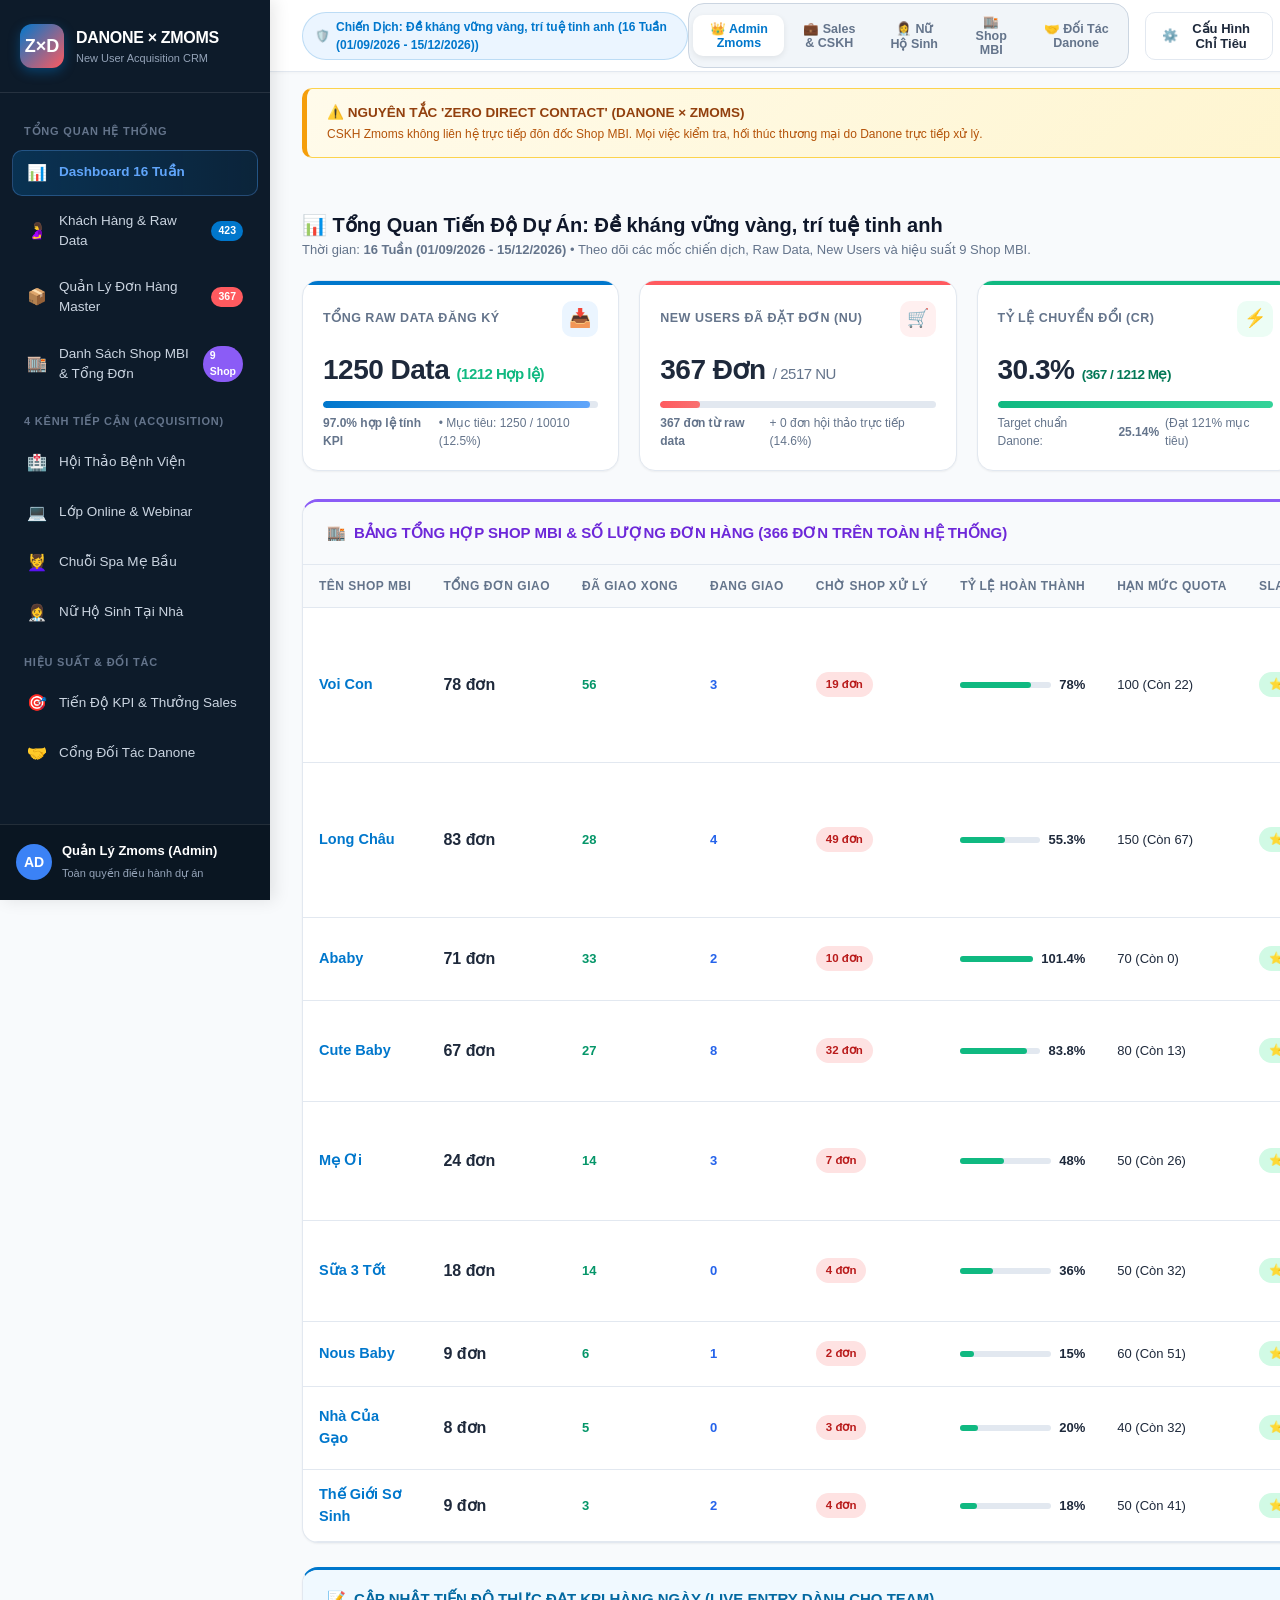
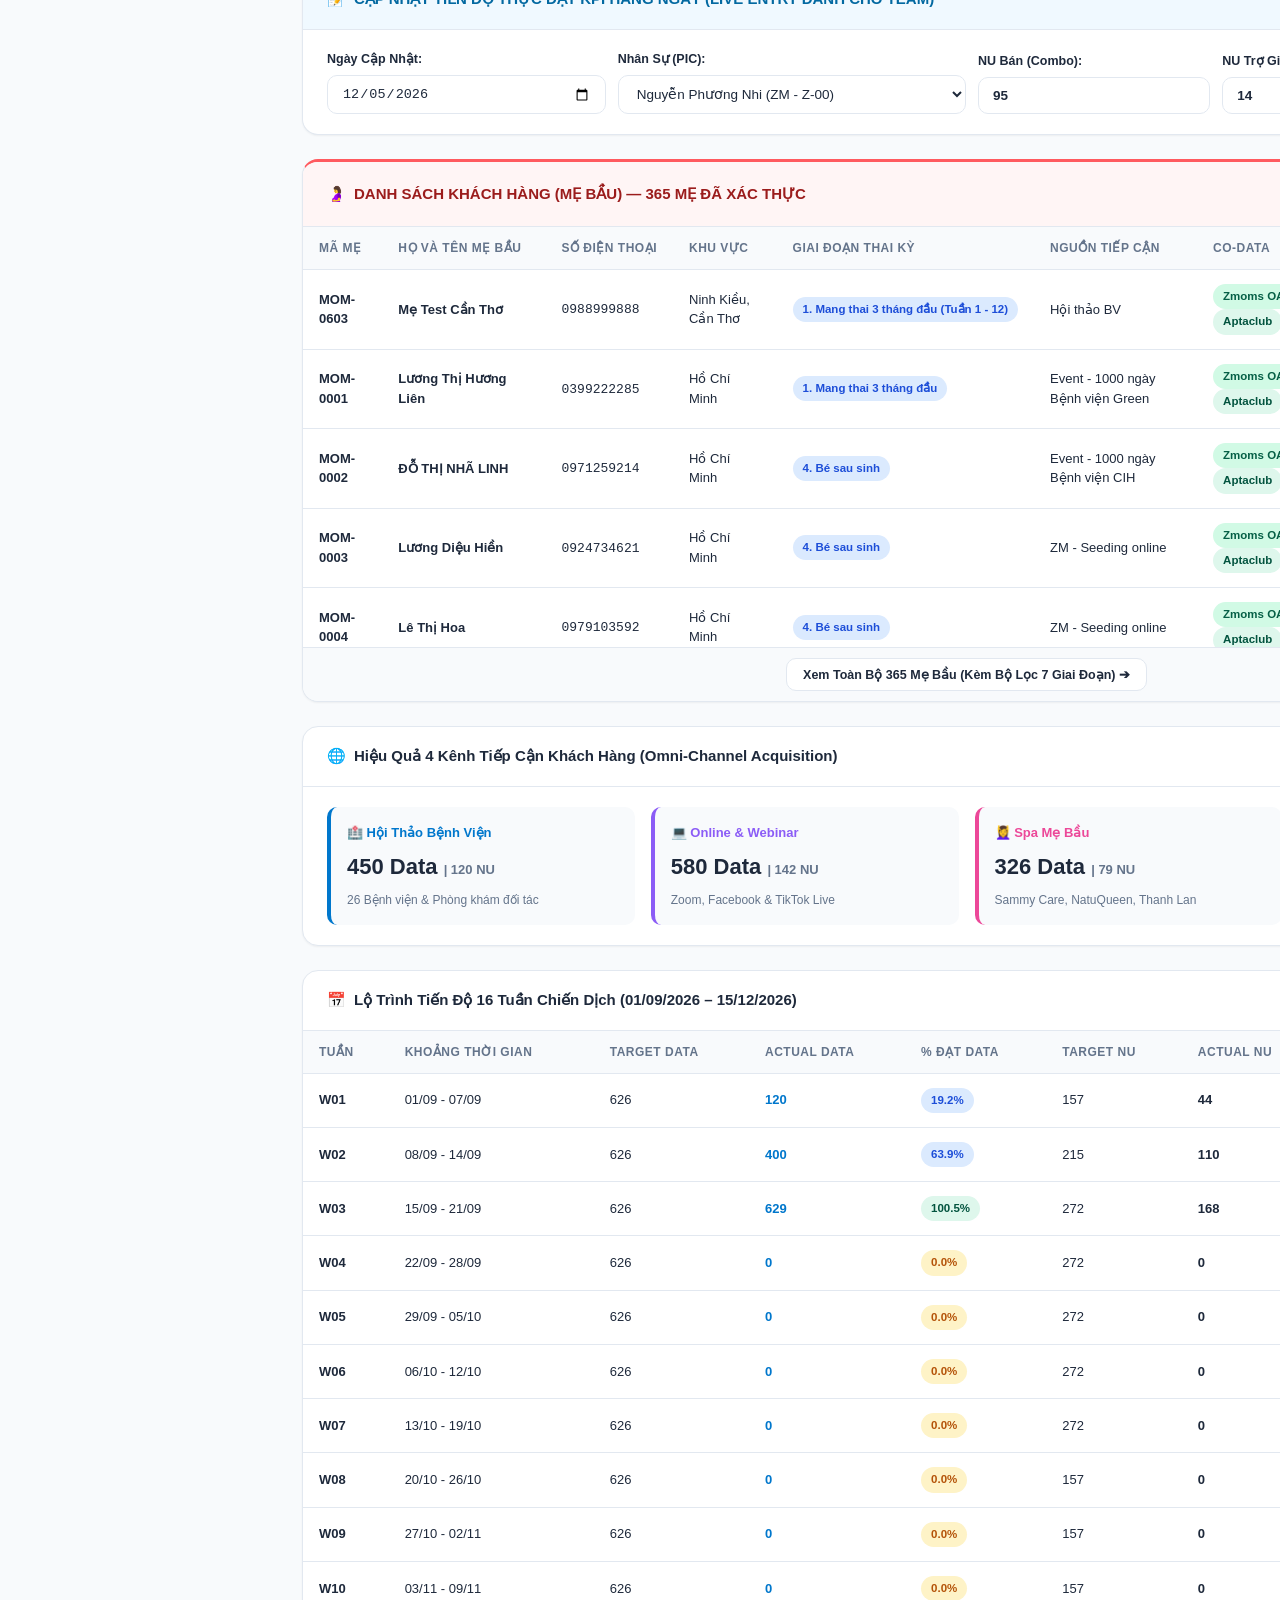
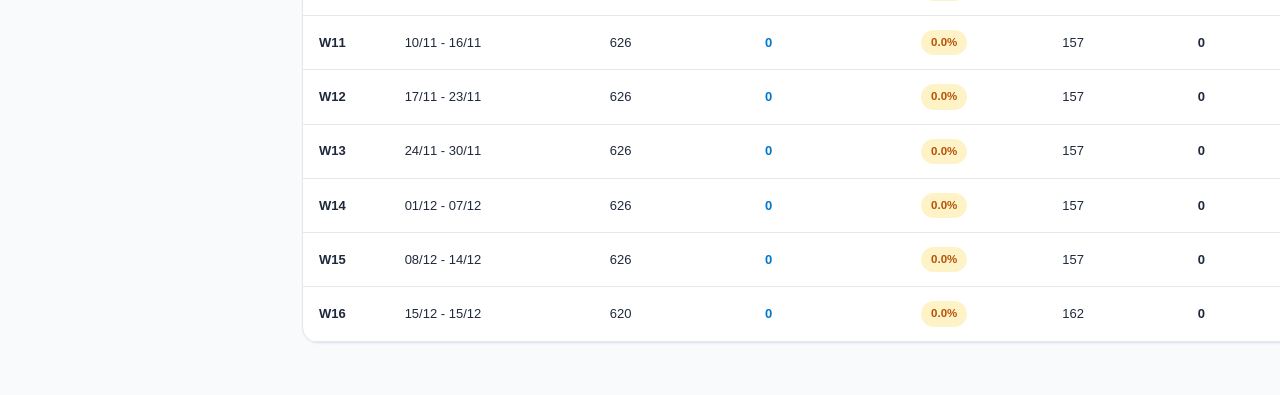
==== zmoms-danone-crm-main/app/index.html @ 22deef9a "update" ====
<!DOCTYPE html>
<html lang="vi">
<head>
  <meta charset="UTF-8">
  <meta name="viewport" content="width=device-width, initial-scale=1.0">
  <title>Danone Aptamil × Zmoms — Omni-Channel CRM System</title>
  <link rel="stylesheet" href="style.css">
</head>
<body>
  <div class="app-container">
    <!-- SIDEBAR -->
    <aside class="sidebar">
      <div class="brand-section">
        <div class="brand-logo-badge">Z×D</div>
        <div class="brand-info">
          <h1>DANONE × ZMOMS</h1>
          <span>New User Acquisition CRM</span>
        </div>
      </div>

      <nav class="nav-menu">
        <div class="nav-category">TỔNG QUAN HỆ THỐNG</div>
        <a class="nav-item active" data-tab="dashboard">
          <span class="icon">📊</span>
          <span>Dashboard 16 Tuần</span>
        </a>
        <a class="nav-item" data-tab="customers">
          <span class="icon">🤰</span>
          <span>Khách Hàng & Raw Data</span>
          <span class="nav-badge" id="customerCountBadge" style="background: #0077CC;">423</span>
        </a>
        <a class="nav-item" data-tab="orders">
          <span class="icon">📦</span>
          <span>Quản Lý Đơn Hàng Master</span>
          <span class="nav-badge" id="orderCountBadge" style="background: #FF5A5F;">366</span>
        </a>
        <a class="nav-item" data-tab="shops">
          <span class="icon">🏬</span>
          <span>Danh Sách Shop MBI & Tổng Đơn</span>
          <span class="nav-badge" id="shopCountBadge" style="background: #8B5CF6;">9 Shop</span>
        </a>

        <div class="nav-category">4 KÊNH TIẾP CẬN (ACQUISITION)</div>
        <a class="nav-item" data-tab="hospitals">
          <span class="icon">🏥</span>
          <span>Hội Thảo Bệnh Viện</span>
        </a>
        <a class="nav-item" data-tab="webinars">
          <span class="icon">💻</span>
          <span>Lớp Online & Webinar</span>
        </a>
        <a class="nav-item" data-tab="spas">
          <span class="icon">💆‍♀️</span>
          <span>Chuỗi Spa Mẹ Bầu</span>
        </a>
        <a class="nav-item" data-tab="midwives">
          <span class="icon">👩‍⚕️</span>
          <span>Nữ Hộ Sinh Tại Nhà</span>
        </a>

        <div class="nav-category">HIỆU SUẤT & ĐỐI TÁC</div>
        <a class="nav-item" data-tab="kpi">
          <span class="icon">🎯</span>
          <span>Tiến Độ KPI & Thưởng Sales</span>
        </a>
        <a class="nav-item" data-tab="danone-portal">
          <span class="icon">🤝</span>
          <span>Cổng Đối Tác Danone</span>
        </a>
      </nav>

      <div class="sidebar-footer">
        <div class="user-profile">
          <div class="user-avatar" id="currentRoleAvatar">AD</div>
          <div class="user-details">
            <h4 id="currentRoleName">Quản Lý Zmoms (Admin)</h4>
            <span id="currentRoleDesc">Toàn quyền điều hành dự án</span>
          </div>
        </div>
      </div>
    </aside>

    <!-- MAIN AREA -->
    <div class="main-wrapper">
      <!-- TOPBAR -->
      <header class="topbar">
        <div class="topbar-left">
          <div class="campaign-tag">
            <span>🛡️</span>
            <span id="topbarCampaignTitle">Chiến Dịch: Đề kháng vững vàng, trí tuệ tinh anh (01/09/2026 - 15/12/2026)</span>
          </div>
        </div>

        <div class="topbar-right">
          <!-- Role Switcher -->
          <div class="role-switcher-container">
            <button class="role-btn active" data-role="admin">👑 Admin Zmoms</button>
            <button class="role-btn" data-role="sales">💼 Sales & CSKH</button>
            <button class="role-btn" data-role="midwife">👩‍⚕️ Nữ Hộ Sinh</button>
            <button class="role-btn" data-role="shop">🏬 Shop MBI</button>
            <button class="role-btn" data-role="danone">🤝 Đối Tác Danone</button>
          </div>

          <button class="btn-secondary" id="btnOpenTargetSettings" title="Thay đổi chỉ tiêu & thông số Dashboard">
            <span>⚙️</span> Cấu Hình Chỉ Tiêu
          </button>
          <button class="btn-secondary" id="btnOpenLiveKpiModal" style="color: #0077CC; border-color: #93C5FD;" title="Cập nhật thực đạt KPI giống Render">
            <span>📝</span> Cập Nhật KPI
          </button>
          <button class="btn-secondary" id="btnExportCSV">
            <span>📥</span> Xuất Excel
          </button>
          <button class="btn-primary" id="btnOpenNewOrder">
            <span>➕</span> Lên Đơn Mới
          </button>
        </div>
      </header>

      <!-- ZERO DIRECT CONTACT REMINDER -->
      <div style="padding: 16px 32px 0;">
        <div class="zero-contact-banner">
          <div class="zero-contact-text">
            <h4>⚠️ NGUYÊN TẮC 'ZERO DIRECT CONTACT' (DANONE × ZMOMS)</h4>
            <p>CSKH Zmoms không liên hệ trực tiếp đôn đốc Shop MBI. Mọi việc kiểm tra, hối thúc thương mại do Danone trực tiếp xử lý.</p>
          </div>
          <span class="status-pill status-waiting" id="slaAlertPill">⚡ SLA: Hệ thống cảnh báo tự động</span>
        </div>
      </div>

      <!-- MAIN PAGE CONTENT -->
      <main class="page-content" id="mainContent">
        <!-- Rendered dynamically by JavaScript -->
      </main>
    </div>
  </div>

  <!-- MODAL: CẤU HÌNH THÔNG SỐ & MỤC TIÊU DASHBOARD (NEW!) -->
  <div class="modal-overlay" id="targetSettingsModal">
    <div class="modal-dialog" style="max-width: 720px; max-height: 90vh; overflow-y: auto;">
      <div class="modal-header">
        <div>
          <h3 style="font-size: 17px; color: #1E293B;">⚙️ Hiệu Chỉnh Thông Số & Mục Tiêu Dashboard</h3>
          <p style="font-size: 12px; color: #64748B; margin: 2px 0 0;">Tự do tùy chỉnh mục tiêu chiến dịch, chỉ số thực đạt và hạn mức Quota của 9 Shop MBI</p>
        </div>
        <button class="modal-close" id="btnCloseTargetModal">&times;</button>
      </div>
      <div class="modal-body" style="padding-top: 10px;">
        <!-- Nav Subtabs inside Modal -->
        <div class="view-subtabs-container" style="margin-bottom: 18px; border-bottom: 2px solid #E2E8F0;">
          <button type="button" class="view-subtab-btn active setting-tab-btn" data-target="settingTabGoals">
            <span>🎯</span> 1. Mục Tiêu Chiến Dịch
          </button>
          <button type="button" class="view-subtab-btn setting-tab-btn" data-target="settingTabActuals">
            <span>📊</span> 2. Số Liệu Thực Tế
          </button>
          <button type="button" class="view-subtab-btn setting-tab-btn" data-target="settingTabShops">
            <span>🏬</span> 3. Quota 9 Shop MBI
          </button>
        </div>

        <form id="targetSettingsForm">
          <!-- TAB 1: MỤC TIÊU CHIẾN DỊCH -->
          <div id="settingTabGoals" class="setting-tab-content">
            <div class="form-group">
              <label class="form-label">Tên Chiến Dịch / Dự Án *</label>
              <input type="text" class="form-control" id="settingProjectName" placeholder="Đề kháng vững vàng, trí tuệ tinh anh" required>
            </div>
            <div class="form-group">
              <label class="form-label">Thời Gian Triển Khai Chiến Dịch *</label>
              <input type="text" class="form-control" id="settingDuration" placeholder="16 Tuần (01/09/2026 - 15/12/2026)" required>
            </div>
            <div class="form-row">
              <div class="form-group">
                <label class="form-label">🎯 Mục Tiêu Raw Data Xác Thực (Target Data) *</label>
                <input type="number" class="form-control" id="settingTargetData" required min="100" placeholder="10010">
                <small style="color: #64748B; font-size: 11.5px;">Mặc định: 10,010 mẹ đăng ký</small>
              </div>
              <div class="form-group">
                <label class="form-label">🛒 Mục Tiêu New Users Mua Hàng (Target NU) *</label>
                <input type="number" class="form-control" id="settingTargetNu" required min="10" placeholder="2517">
                <small style="color: #64748B; font-size: 11.5px;">Mặc định: 2,517 mẹ mua gói Aptamil</small>
              </div>
            </div>
            <div class="form-row">
              <div class="form-group">
                <label class="form-label">⚡ Tỷ Lệ Chuyển Đổi Mục Tiêu Chuẩn (Target CR %) *</label>
                <input type="number" step="0.01" class="form-control" id="settingTargetCr" required placeholder="25.14">
                <small style="color: #64748B; font-size: 11.5px;">Mặc định chuẩn Danone: 25.14%</small>
              </div>
              <div class="form-group">
                <label class="form-label">🏥 Chỉ Tiêu Bệnh Viện Hợp Tác</label>
                <input type="number" class="form-control" id="settingTotalHospitals" placeholder="26">
                <small style="color: #64748B; font-size: 11.5px;">Mục tiêu kết nối 26 bệnh viện</small>
              </div>
            </div>
          </div>

          <!-- TAB 2: SỐ LIỆU THỰC TẾ & ĐIỀU CHỈNH -->
          <div id="settingTabActuals" class="setting-tab-content" style="display: none;">
            <div style="background: #EFF6FF; border: 1px solid #BFDBFE; border-radius: 8px; padding: 12px; margin-bottom: 16px; font-size: 12.5px; color: #1E40AF;">
              💡 <strong>Chế Độ Tính Toán:</strong> Bạn có thể để hệ thống tự động đếm trực tiếp từ Database (423 raw leads, 367 đơn hàng) hoặc nhập số ghi đè để mô phỏng kịch bản.
            </div>
            <div class="form-group">
              <label class="form-label">Chế Độ Hiển Thị Số Thực Đạt:</label>
              <div style="display: flex; gap: 20px;">
                <label style="display: flex; align-items: center; gap: 6px; font-size: 13px; cursor: pointer;">
                  <input type="radio" name="settingCalcMode" value="auto" checked id="calcModeAuto"> 
                  <span><strong>Tự động đếm theo Database</strong> (Khuyên dùng)</span>
                </label>
                <label style="display: flex; align-items: center; gap: 6px; font-size: 13px; cursor: pointer;">
                  <input type="radio" name="settingCalcMode" value="manual" id="calcModeManual"> 
                  <span><strong>Tự nhập số ghi đè (Override)</strong></span>
                </label>
              </div>
            </div>

            <div class="form-row">
              <div class="form-group">
                <label class="form-label">Tổng Raw Data Đăng Ký:</label>
                <input type="number" class="form-control" id="settingTotalRawData" placeholder="423">
              </div>
              <div class="form-group">
                <label class="form-label">Số Data Hợp Lệ Tính KPI:</label>
                <input type="number" class="form-control" id="settingValidRawData" placeholder="409">
              </div>
            </div>

            <div class="form-row">
              <div class="form-group">
                <label class="form-label">Số Mẹ Đã Đặt Đơn Từ Raw Data:</label>
                <input type="number" class="form-control" id="settingConvertedRawData" placeholder="185">
              </div>
              <div class="form-group">
                <label class="form-label">Số Bệnh Viện Đã Phê Duyệt:</label>
                <input type="number" class="form-control" id="settingApprovedHospitals" placeholder="11">
              </div>
            </div>
          </div>

          <!-- TAB 3: PHÂN BỔ QUOTA 9 SHOP MBI -->
          <div id="settingTabShops" class="setting-tab-content" style="display: none;">
            <p style="font-size: 12.5px; color: #64748B; margin-bottom: 12px;">
              Hiệu chỉnh hạn mức Quota giao hàng cam kết cho 9 Shop MBI đối tác theo từng khu vực:
            </p>
            <div class="table-responsive" style="max-height: 280px;">
              <table class="crm-table">
                <thead>
                  <tr>
                    <th>Tên Shop MBI</th>
                    <th>Khu Vực</th>
                    <th>Đơn Đã Nhận</th>
                    <th style="width: 140px;">Chỉ Tiêu Quota</th>
                  </tr>
                </thead>
                <tbody id="settingShopQuotasList">
                  <!-- Populated by JS -->
                </tbody>
              </table>
            </div>
          </div>

          <div class="modal-footer" style="padding: 18px 0 0; background: transparent; border-top: 1px solid #E2E8F0; display: flex; justify-content: space-between; align-items: center; margin-top: 16px;">
            <button type="button" class="btn-secondary" id="btnResetDefaultTargets" style="color: #DC2626; border-color: #FECACA;">
              ↺ Khôi Phục Mặc Định Gốc
            </button>
            <div style="display: flex; gap: 10px;">
              <button type="button" class="btn-secondary" id="btnCancelTargetModal">Hủy</button>
              <button type="submit" class="btn-primary">💾 Lưu Toàn Bộ Thông Số</button>
            </div>
          </div>
        </form>
      </div>
    </div>
  </div>

  <!-- MODAL: CẬP NHẬT THỰC ĐẠT KPI CHO SALES (GIỐNG RENDER NHƯNG ĐỒNG BỘ CRM!) -->
  <div class="modal-overlay" id="liveKpiModal">
    <div class="modal-dialog" style="max-width: 580px;">
      <div class="modal-header">
        <h3>📝 Cập Nhật Thực Đạt KPI (Live Entry)</h3>
        <button class="modal-close" id="btnCloseLiveKpiModal">&times;</button>
      </div>
      <div class="modal-body">
        <p style="font-size: 13px; color: var(--text-muted); margin-bottom: 16px;">
          Giao diện cập nhật tiến độ thực đạt hàng ngày của Sales & CSKH (thay thế dashboard Render cũ). Dữ liệu được lưu trữ trực tiếp vào hệ thống chung.
        </p>
        <form id="liveKpiForm">
          <div class="form-row">
            <div class="form-group">
              <label class="form-label">Chọn Ngày Cập Nhật:</label>
              <input type="date" class="form-control" id="kpiEntryDate" required>
            </div>
            <div class="form-group">
              <label class="form-label">Chọn Nhân Sự (PIC):</label>
              <select class="form-control" id="kpiEntryPicSelect" required>
                <!-- Populated by JS -->
              </select>
            </div>
          </div>

          <div class="form-row">
            <div class="form-group">
              <label class="form-label">Thực Đạt NU Bán (Combo):</label>
              <input type="number" class="form-control" id="kpiEntryNuBan" min="0" placeholder="0" required style="font-size: 16px; font-weight: 700;">
            </div>
            <div class="form-group">
              <label class="form-label">Thực Đạt NU Trợ Giá:</label>
              <input type="number" class="form-control" id="kpiEntryNuTroGia" min="0" placeholder="0" required style="font-size: 16px; font-weight: 700;">
            </div>
          </div>

          <div style="background: #EFF6FF; border: 1px solid #BFDBFE; border-radius: 8px; padding: 12px; margin-bottom: 16px; font-size: 12.5px; color: #1E40AF;">
            💡 <strong>Tự Động Tính:</strong> Bạn có thể gõ trực tiếp hoặc bấm nút dưới đây để CRM tự động tổng hợp số lượng đơn hàng thực tế gán cho nhân viên này.
          </div>

          <div class="modal-footer" style="padding: 10px 0 0; background: transparent; border-top: none;">
            <button type="button" class="btn-secondary" id="btnCancelLiveKpiModal">Hủy</button>
            <button type="submit" class="btn-primary">💾 Lưu Tiến Độ & Tính Thưởng</button>
          </div>
        </form>
      </div>
    </div>
  </div>

  <!-- MODAL: TẠO ĐƠN HÀNG MỚI (CHỐNG TRÙNG & TỰ ĐỘNG PHÂN BỔ) -->
  <div class="modal-overlay" id="newOrderModal">
    <div class="modal-dialog">
      <div class="modal-header">
        <h3>⚡ Lên Đơn Hàng Mới & Tự Động Định Tuyến Shop MBI</h3>
        <button class="modal-close" id="btnCloseOrderModal">&times;</button>
      </div>
      <div class="modal-body">
        <form id="newOrderForm">
          <!-- Live Duplicate Check -->
          <div class="form-group">
            <label class="form-label">Số Điện Thoại Mẹ Bầu * (Tự động chống trùng tức thì)</label>
            <input type="tel" class="form-control" id="orderPhone" placeholder="Ví dụ: 0988318495" required autocomplete="off">
            <div class="duplicate-alert" id="duplicateAlertBox"></div>
          </div>

          <div class="form-row">
            <div class="form-group">
              <label class="form-label">Họ và Tên Mẹ *</label>
              <input type="text" class="form-control" id="orderCustomerName" placeholder="Nguyễn Thị Lan" required>
            </div>
            <div class="form-group">
              <label class="form-label">Phễu Khách Hàng</label>
              <select class="form-control" id="orderFunnel">
                <option value="Thành viên Zmoms">Thành viên Zmoms</option>
                <option value="Hội thảo Bệnh viện">Hội thảo Bệnh viện</option>
                <option value="Online Webinar">Online Webinar</option>
                <option value="Nữ hộ sinh tư vấn tại nhà">Nữ hộ sinh tư vấn tại nhà</option>
                <option value="Khách Spa đối tác">Khách Spa đối tác</option>
              </select>
            </div>
          </div>

          <div class="form-group">
            <label class="form-label">Địa Chỉ Nhận Hàng Chi Tiết *</label>
            <input type="text" class="form-control" id="orderAddress" placeholder="Ví dụ: 12A đường Lê Lợi, P. Ninh Kiều, Cần Thơ" required autocomplete="off">
            <small style="color: #64748B; font-size: 11.5px; margin-top: 4px; display: block;">💡 Gợi ý: Hệ thống tự động nhận diện khu vực & định tuyến shop ngay khi bạn nhập địa chỉ!</small>
          </div>

          <div class="form-row">
            <div class="form-group">
              <label class="form-label">Khu Vực Định Tuyến Shop MBI *</label>
              <select class="form-control" id="orderRegion" required>
                <option value="">-- Chọn Khu Vực --</option>
                <option value="can_tho">🌾 Cần Thơ (Thế Giới Sơ Sinh / Nous Baby / Nhà Của Gạo)</option>
                <option value="ho_chi_minh">🏙️ Hồ Chí Minh (Voi Con)</option>
                <option value="ha_noi">🏛️ Hà Nội (Mẹ Ơi / Sữa 3 Tốt)</option>
                <option value="hai_phong">⚓ Hải Phòng (Ababy / Cute Baby)</option>
                <option value="other">🌐 Khu vực khác (Long Châu Toàn Quốc)</option>
              </select>
            </div>
            <div class="form-group">
              <label class="form-label">Quận / Huyện / Chi Tiết</label>
              <input type="text" class="form-control" id="orderDistrict" placeholder="Ví dụ: Ninh Kiều, Cầu Giấy, Quận 1...">
            </div>
          </div>

          <div class="form-group">
            <label class="form-label">Gói Sản Phẩm Combo Danone</label>
            <select class="form-control" id="orderProduct">
              <option value="Sữa Aptamil 380g" data-amount="320000">Sữa Aptamil 380g (320,000đ)</option>
              <option value="Combo Tân Sinh (2 lon 800g + Gối chống trào)" data-amount="1280000">Combo Tân Sinh (2 lon 800g + Gối chống trào) (1,280,000đ)</option>
              <option value="Combo Đề Kháng Vàng (3 lon 800g + Bình giữ nhiệt)" data-amount="1920000">Combo Đề Kháng Vàng (3 lon 800g + Bình giữ nhiệt) (1,920,000đ)</option>
              <option value="Combo Khám Phá Toàn Diện (4 lon + Xe chòi chân)" data-amount="2560000">Combo Khám Phá Toàn Diện (4 lon + Xe chòi chân) (2,560,000đ)</option>
            </select>
          </div>

          <!-- SMART AUTO-DISPATCH CARD -->
          <div class="content-card" style="margin-top: 12px; background: #F8FAFC; border: 1.5px solid #CBD5E1; border-radius: 12px; overflow: hidden;">
            <div class="card-header" style="padding: 12px 16px; background: #EFF6FF; border-bottom: 1px solid #DBEAFE; display: flex; justify-content: space-between; align-items: center;">
              <div class="card-title" style="font-size: 13.5px; font-weight: 700; color: #1E3A8A; display: flex; align-items: center; gap: 8px;">
                <span>🤖</span> Định Tuyến Tự Động Shop MBI (Auto-Routing Engine)
              </div>
              <span id="routingRegionBadge" class="status-pill status-delivered" style="background: #2563EB; color: #fff; font-size: 11px;">Chờ chọn khu vực</span>
            </div>
            <div class="card-body" style="padding: 14px 16px;">
              <div id="routingRuleNote" style="font-size: 12.5px; color: #475569; margin-bottom: 10px; line-height: 1.5;">
                Căn cứ vào địa bàn của Mẹ, hệ thống tự động gán shop MBI tương ứng theo quy định phân bổ.
              </div>

              <!-- Shop Candidate Selector (Hiển thị khi khu vực có nhiều hơn 1 shop) -->
              <div id="shopCandidatesBox" style="margin-bottom: 12px; display: none;">
                <label style="font-size: 11.5px; font-weight: 700; color: #475569; text-transform: uppercase; margin-bottom: 6px; display: block;">
                  Chọn Shop Nhận Đơn Tại Khu Vực Này:
                </label>
                <div id="shopCandidatesList" style="display: flex; gap: 8px; flex-wrap: wrap;">
                  <!-- Dynamic Shop Pills -->
                </div>
              </div>

              <!-- Chosen Shop Display Card -->
              <div style="display: flex; align-items: center; justify-content: space-between; padding: 12px 16px; background: #FFFFFF; border: 1.5px solid #BFDBFE; border-radius: 10px; box-shadow: 0 1px 3px rgba(0,0,0,0.05);">
                <div>
                  <div style="font-size: 11px; text-transform: uppercase; letter-spacing: 0.5px; color: #64748B; font-weight: 700;">Shop MBI Phụ Trách Đơn Hàng:</div>
                  <strong id="autoShopName" style="color: #0284C7; font-size: 16px; display: block; margin-top: 2px;">Chưa chọn</strong>
                  <div style="font-size: 12px; color: #475569; margin-top: 2px;" id="autoShopNote">Vui lòng chọn khu vực hoặc nhập địa chỉ</div>
                  <div style="font-size: 11.5px; color: #64748B; margin-top: 4px;" id="autoShopBankInfo"></div>
                </div>
                <div id="shopBadgeWrapper">
                  <span class="status-pill status-delivered" id="autoShopStatusPill" style="font-size: 11.5px;">Tự động</span>
                </div>
              </div>

              <!-- VietQR Quick Payment -->
              <div class="vietqr-card" id="vietqrBox" style="margin-top: 14px; text-align: center; background: #FFF; padding: 12px; border-radius: 8px; border: 1px dashed #CBD5E1;">
                <div style="font-size: 12px; font-weight: 700; color: #1E293B; margin-bottom: 8px;">📲 MÃ VIETQR CHUYỂN KHOẢN TIỀN SỮA CHO SHOP:</div>
                <img id="vietqrImg" src="https://img.vietqr.io/image/vietcombank-1057169817-compact2.jpg?amount=320000&addInfo=Z000%20Tien%20sua%20Danone&accountName=HoKinhDoanhLaDucThanh" class="vietqr-image" alt="VietQR" style="max-width: 200px; border-radius: 6px; box-shadow: 0 2px 6px rgba(0,0,0,0.1); display: inline-block;">
                <div style="font-size: 11.5px; color: #64748B; margin-top: 6px;" id="vietqrMemoText">Quét mã thanh toán trực tiếp tới Shop MBI để đơn kích hoạt giao ngay.</div>
              </div>
            </div>
          </div>

          <div class="modal-footer" style="padding: 14px 0 0; background: transparent; border-top: none;">
            <button type="button" class="btn-secondary" id="btnCancelOrderModal">Hủy</button>
            <button type="submit" class="btn-primary" id="btnSubmitOrder">✅ Tạo & Bắn Đơn Cho Shop</button>
          </div>
        </form>
      </div>
    </div>
  </div>

  <!-- MODAL: CẬP NHẬT TRẠNG THÁI ĐƠN HÀNG (SHOP MBI HOẶC ADMIN) -->
  <div class="modal-overlay" id="updateOrderModal">
    <div class="modal-dialog">
      <div class="modal-header">
        <h3 id="updateModalTitle">Cập Nhật Tiến Độ Vận Hành Đơn Hàng</h3>
        <button class="modal-close" id="btnCloseUpdateModal">&times;</button>
      </div>
      <div class="modal-body">
        <form id="updateOrderForm">
          <input type="hidden" id="updateOrderId">
          
          <div class="form-group">
            <label class="form-label">Trạng Thái Xử Lý Của Shop MBI</label>
            <select class="form-control" id="updateShopStatus">
              <option value="[1] Chờ tiếp nhận">[1] Chờ tiếp nhận</option>
              <option value="[2] Shop đã nhận">[2] Shop đã nhận (Đóng gói)</option>
              <option value="[3] Đang giao">[3] Đang giao (Đã giao ĐVVC)</option>
              <option value="[4] Đã giao hàng">[4] Đã giao hàng thành công</option>
            </select>
          </div>

          <div class="form-row">
            <div class="form-group">
              <label class="form-label">Đơn Vị Vận Chuyển</label>
              <select class="form-control" id="updateCarrier">
                <option value="Ahamove">Ahamove (Giao hỏa tốc)</option>
                <option value="Grab Express">Grab Express</option>
                <option value="Giao hàng nhanh">Giao hàng nhanh (GHN)</option>
                <option value="J&T">J&T Express</option>
                <option value="Viettel Post">Viettel Post</option>
                <option value="Shipper riêng">Shipper riêng của Shop</option>
              </select>
            </div>
            <div class="form-group">
              <label class="form-label">Mã Vận Đơn / SĐT Tài Xế</label>
              <input type="text" class="form-control" id="updateTrackingCode" placeholder="Ví dụ: 801113029239">
            </div>
          </div>

          <div class="form-group">
            <label class="form-label">Link Ảnh Giao Hàng Thành Công (POD)</label>
            <input type="url" class="form-control" id="updatePodLink" placeholder="https://drive.google.com/drive/folders/...">
          </div>

          <div class="form-group">
            <label class="form-label">Ghi Chú Vận Hành</label>
            <textarea class="form-control" id="updateNotes" rows="2" placeholder="Ghi chú giao hàng, mẹ dặn giao giờ hành chính..."></textarea>
          </div>

          <div class="modal-footer" style="padding: 14px 0 0; background: transparent; border-top: none;">
            <button type="button" class="btn-secondary" id="btnCancelUpdateModal">Đóng</button>
            <button type="submit" class="btn-primary">Lưu Cập Nhật</button>
          </div>
        </form>
      </div>
    </div>
  </div>

  <!-- TOAST CONTAINER -->
  <div class="toast-container" id="toastContainer"></div>

  <script src="data/initial_data.js"></script>
  <script src="app.js"></script>
</body>
</html>
---- zmoms-danone-crm-main/app/style.css ----
:root {
  --primary-navy: #0A192F;
  --primary-blue: #0066CC;
  --aptamil-blue: #0077CC;
  --aptamil-light: #EBF5FF;
  --zmoms-coral: #FF5A5F;
  --zmoms-coral-light: #FFF0F0;
  --accent-gold: #F59E0B;
  --success-green: #10B981;
  --success-light: #ECFDF5;
  --warning-amber: #F59E0B;
  --warning-light: #FEF3C7;
  --danger-red: #EF4444;
  --danger-light: #FEE2E2;
  
  --bg-main: #F8FAFC;
  --bg-card: #FFFFFF;
  --bg-sidebar: #0D1B2A;
  --text-main: #1E293B;
  --text-muted: #64748B;
  --text-light: #94A3B8;
  --border-color: #E2E8F0;
  --border-focus: #0066CC;
  
  --shadow-sm: 0 1px 2px 0 rgba(0, 0, 0, 0.05);
  --shadow-md: 0 4px 6px -1px rgba(0, 0, 0, 0.08), 0 2px 4px -1px rgba(0, 0, 0, 0.04);
  --shadow-lg: 0 10px 15px -3px rgba(0, 0, 0, 0.08), 0 4px 6px -2px rgba(0, 0, 0, 0.03);
  --shadow-xl: 0 20px 25px -5px rgba(0, 0, 0, 0.1), 0 10px 10px -5px rgba(0, 0, 0, 0.04);
  
  --radius-sm: 6px;
  --radius-md: 10px;
  --radius-lg: 16px;
  --radius-full: 9999px;
}

* {
  box-sizing: border-box;
  margin: 0;
  padding: 0;
}

body {
  font-family: -apple-system, BlinkMacSystemFont, "Segoe UI", Roboto, Helvetica, Arial, sans-serif;
  background-color: var(--bg-main);
  color: var(--text-main);
  line-height: 1.5;
  min-height: 100vh;
  display: flex;
  flex-direction: column;
}

/* APP SHELL LAYOUT */
.app-container {
  display: flex;
  min-height: 100vh;
}

/* SIDEBAR */
.sidebar {
  width: 270px;
  background: var(--bg-sidebar);
  color: #FFFFFF;
  display: flex;
  flex-direction: column;
  position: fixed;
  top: 0;
  bottom: 0;
  left: 0;
  z-index: 100;
  box-shadow: 4px 0 16px rgba(0, 0, 0, 0.1);
}

.brand-section {
  padding: 24px 20px;
  border-bottom: 1px solid rgba(255, 255, 255, 0.1);
  display: flex;
  align-items: center;
  gap: 12px;
}

.brand-logo-badge {
  width: 44px;
  height: 44px;
  background: linear-gradient(135deg, #0077CC, #FF5A5F);
  border-radius: 12px;
  display: flex;
  align-items: center;
  justify-content: center;
  font-weight: 800;
  font-size: 18px;
  color: #FFFFFF;
  box-shadow: 0 4px 12px rgba(0, 119, 204, 0.4);
}

.brand-info h1 {
  font-size: 16px;
  font-weight: 700;
  color: #FFFFFF;
  letter-spacing: -0.3px;
}

.brand-info span {
  font-size: 11px;
  color: #94A3B8;
  display: block;
}

.nav-menu {
  flex: 1;
  overflow-y: auto;
  padding: 16px 12px;
  display: flex;
  flex-direction: column;
  gap: 4px;
}

.nav-category {
  font-size: 11px;
  text-transform: uppercase;
  color: #64748B;
  font-weight: 700;
  letter-spacing: 0.8px;
  padding: 14px 12px 6px;
}

.nav-item {
  display: flex;
  align-items: center;
  gap: 12px;
  padding: 10px 14px;
  border-radius: var(--radius-md);
  color: #CBD5E1;
  text-decoration: none;
  font-size: 13.5px;
  font-weight: 500;
  transition: all 0.18s ease;
  cursor: pointer;
  border: 1px solid transparent;
}

.nav-item:hover {
  background: rgba(255, 255, 255, 0.06);
  color: #FFFFFF;
}

.nav-item.active {
  background: linear-gradient(90deg, rgba(0, 119, 204, 0.25), rgba(0, 119, 204, 0.1));
  color: #60A5FA;
  border: 1px solid rgba(96, 165, 250, 0.3);
  font-weight: 600;
}

.nav-item .icon {
  font-size: 16px;
  width: 20px;
  text-align: center;
}

.nav-badge {
  margin-left: auto;
  background: var(--zmoms-coral);
  color: #FFFFFF;
  font-size: 10.5px;
  font-weight: 700;
  padding: 2px 7px;
  border-radius: var(--radius-full);
}

.sidebar-footer {
  padding: 16px;
  border-top: 1px solid rgba(255, 255, 255, 0.1);
  background: rgba(0, 0, 0, 0.2);
}

.user-profile {
  display: flex;
  align-items: center;
  gap: 10px;
}

.user-avatar {
  width: 36px;
  height: 36px;
  border-radius: 50%;
  background: #3B82F6;
  color: white;
  display: flex;
  align-items: center;
  justify-content: center;
  font-weight: 700;
  font-size: 14px;
}

.user-details h4 {
  font-size: 13px;
  color: #FFFFFF;
}

.user-details span {
  font-size: 11px;
  color: #94A3B8;
}

/* MAIN CONTENT */
.main-wrapper {
  margin-left: 270px;
  flex: 1;
  display: flex;
  flex-direction: column;
}

/* TOPBAR HEADER */
.topbar {
  height: 72px;
  background: var(--bg-card);
  border-bottom: 1px solid var(--border-color);
  padding: 0 32px;
  display: flex;
  align-items: center;
  justify-content: space-between;
  position: sticky;
  top: 0;
  z-index: 90;
  box-shadow: 0 1px 3px rgba(0,0,0,0.03);
}

.topbar-left {
  display: flex;
  align-items: center;
  gap: 16px;
}

.campaign-tag {
  background: var(--aptamil-light);
  color: var(--aptamil-blue);
  border: 1px solid rgba(0, 119, 204, 0.2);
  padding: 5px 12px;
  border-radius: var(--radius-full);
  font-size: 12px;
  font-weight: 600;
  display: flex;
  align-items: center;
  gap: 6px;
}

.topbar-right {
  display: flex;
  align-items: center;
  gap: 16px;
}

/* ROLE SELECTOR */
.role-switcher-container {
  display: flex;
  align-items: center;
  background: #F1F5F9;
  padding: 4px;
  border-radius: var(--radius-lg);
  border: 1px solid #CBD5E1;
}

.role-btn {
  border: none;
  background: transparent;
  padding: 6px 14px;
  border-radius: var(--radius-md);
  font-size: 12.5px;
  font-weight: 600;
  color: var(--text-muted);
  cursor: pointer;
  transition: all 0.2s ease;
  display: flex;
  align-items: center;
  gap: 6px;
}

.role-btn:hover {
  color: var(--text-main);
}

.role-btn.active {
  background: #FFFFFF;
  color: var(--aptamil-blue);
  box-shadow: 0 2px 6px rgba(0, 0, 0, 0.08);
}

.btn-primary {
  background: linear-gradient(135deg, #0077CC, #005FA3);
  color: #FFFFFF;
  border: none;
  padding: 9px 18px;
  border-radius: var(--radius-md);
  font-size: 13px;
  font-weight: 600;
  cursor: pointer;
  display: flex;
  align-items: center;
  gap: 8px;
  box-shadow: 0 4px 10px rgba(0, 119, 204, 0.25);
  transition: all 0.2s ease;
}

.btn-primary:hover {
  transform: translateY(-1px);
  box-shadow: 0 6px 14px rgba(0, 119, 204, 0.35);
}

.btn-secondary {
  background: #FFFFFF;
  color: var(--text-main);
  border: 1px solid var(--border-color);
  padding: 8px 16px;
  border-radius: var(--radius-md);
  font-size: 13px;
  font-weight: 600;
  cursor: pointer;
  display: flex;
  align-items: center;
  gap: 8px;
  transition: all 0.2s;
}

.btn-secondary:hover {
  background: #F8FAFC;
  border-color: #CBD5E1;
}

/* CONTENT CONTAINER */
.page-content {
  padding: 28px 32px;
  flex: 1;
}

/* METRIC CARDS GRID */
.metrics-grid {
  display: grid;
  grid-template-columns: repeat(auto-fit, minmax(240px, 1fr));
  gap: 20px;
  margin-bottom: 28px;
}

.metric-card {
  background: var(--bg-card);
  border-radius: var(--radius-lg);
  padding: 20px;
  border: 1px solid var(--border-color);
  box-shadow: var(--shadow-sm);
  display: flex;
  flex-direction: column;
  position: relative;
  overflow: hidden;
  transition: transform 0.2s, box-shadow 0.2s;
}

.metric-card:hover {
  transform: translateY(-2px);
  box-shadow: var(--shadow-md);
}

.metric-card::before {
  content: "";
  position: absolute;
  top: 0;
  left: 0;
  width: 100%;
  height: 4px;
}

.card-blue::before { background: var(--aptamil-blue); }
.card-coral::before { background: var(--zmoms-coral); }
.card-green::before { background: var(--success-green); }
.card-gold::before { background: var(--accent-gold); }

.metric-header {
  display: flex;
  align-items: center;
  justify-content: space-between;
  margin-bottom: 12px;
}

.metric-title {
  font-size: 12.5px;
  color: var(--text-muted);
  font-weight: 600;
  text-transform: uppercase;
  letter-spacing: 0.5px;
}

.metric-icon {
  width: 36px;
  height: 36px;
  border-radius: 10px;
  display: flex;
  align-items: center;
  justify-content: center;
  font-size: 18px;
}

.card-blue .metric-icon { background: var(--aptamil-light); color: var(--aptamil-blue); }
.card-coral .metric-icon { background: var(--zmoms-coral-light); color: var(--zmoms-coral); }
.card-green .metric-icon { background: var(--success-light); color: var(--success-green); }
.card-gold .metric-icon { background: var(--warning-light); color: var(--accent-gold); }

.metric-value {
  font-size: 28px;
  font-weight: 800;
  color: var(--text-main);
  letter-spacing: -0.5px;
}

.metric-sub {
  font-size: 12px;
  color: var(--text-muted);
  margin-top: 6px;
  display: flex;
  align-items: center;
  gap: 6px;
}

.progress-bar-wrap {
  width: 100%;
  height: 7px;
  background: #E2E8F0;
  border-radius: var(--radius-full);
  margin-top: 10px;
  overflow: hidden;
}

.progress-bar-fill {
  height: 100%;
  border-radius: var(--radius-full);
  transition: width 0.6s ease;
}

.bg-fill-blue { background: linear-gradient(90deg, #0077CC, #60A5FA); }
.bg-fill-coral { background: linear-gradient(90deg, #FF5A5F, #F87171); }
.bg-fill-green { background: linear-gradient(90deg, #10B981, #34D399); }
.bg-fill-gold { background: linear-gradient(90deg, #F59E0B, #FBBF24); }

/* SECTION CONTAINERS */
.dashboard-row {
  display: grid;
  grid-template-columns: 2fr 1fr;
  gap: 24px;
  margin-bottom: 28px;
}

@media (max-width: 1200px) {
  .dashboard-row {
    grid-template-columns: 1fr;
  }
}

.content-card {
  background: var(--bg-card);
  border-radius: var(--radius-lg);
  border: 1px solid var(--border-color);
  box-shadow: var(--shadow-sm);
  overflow: hidden;
  margin-bottom: 24px;
}

.card-header {
  padding: 18px 24px;
  border-bottom: 1px solid var(--border-color);
  display: flex;
  align-items: center;
  justify-content: space-between;
}

.card-title {
  font-size: 15px;
  font-weight: 700;
  color: var(--text-main);
  display: flex;
  align-items: center;
  gap: 8px;
}

.card-body {
  padding: 20px 24px;
}

/* DATA TABLES */
.table-responsive {
  width: 100%;
  overflow-x: auto;
}

table.crm-table {
  width: 100%;
  border-collapse: collapse;
  text-align: left;
  font-size: 13px;
}

table.crm-table th {
  background: #F8FAFC;
  color: var(--text-muted);
  font-weight: 600;
  font-size: 12px;
  text-transform: uppercase;
  letter-spacing: 0.5px;
  padding: 12px 16px;
  border-bottom: 1px solid var(--border-color);
  white-space: nowrap;
}

table.crm-table td {
  padding: 14px 16px;
  border-bottom: 1px solid var(--border-color);
  color: var(--text-main);
  vertical-align: middle;
}

table.crm-table tr:hover td {
  background: #F8FAFC;
}

/* BADGES AND STATUS */
.status-pill {
  display: inline-flex;
  align-items: center;
  gap: 5px;
  padding: 4px 10px;
  border-radius: var(--radius-full);
  font-size: 11.5px;
  font-weight: 600;
  white-space: nowrap;
}

.status-waiting { background: #FEF3C7; color: #B45309; }
.status-received { background: #E0E7FF; color: #4338CA; }
.status-shipping { background: #DBEAFE; color: #1D4ED8; }
.status-delivered { background: #D1FAE5; color: #065F46; }
.status-completed { background: #DEF7EC; color: #03543F; font-weight: 700; }
.status-danger { background: #FEE2E2; color: #B91C1C; }

/* ZERO DIRECT CONTACT BANNER */
.zero-contact-banner {
  background: linear-gradient(135deg, #FFFBEB, #FEF3C7);
  border: 1px solid #FCD34D;
  border-left: 5px solid #F59E0B;
  padding: 14px 20px;
  border-radius: var(--radius-md);
  margin-bottom: 24px;
  display: flex;
  align-items: center;
  justify-content: space-between;
}

.zero-contact-text h4 {
  font-size: 13.5px;
  font-weight: 700;
  color: #92400E;
}

.zero-contact-text p {
  font-size: 12px;
  color: #B45309;
  margin-top: 2px;
}

/* MODAL STYLES */
.modal-overlay {
  position: fixed;
  top: 0;
  left: 0;
  right: 0;
  bottom: 0;
  background: rgba(15, 23, 42, 0.6);
  backdrop-filter: blur(4px);
  display: none;
  align-items: center;
  justify-content: center;
  z-index: 1000;
  padding: 20px;
}

.modal-overlay.active {
  display: flex;
}

.modal-dialog {
  background: #FFFFFF;
  border-radius: var(--radius-lg);
  max-width: 650px;
  width: 100%;
  max-height: 90vh;
  overflow-y: auto;
  box-shadow: var(--shadow-xl);
  animation: modalFadeIn 0.25s ease-out;
}

@keyframes modalFadeIn {
  from { opacity: 0; transform: translateY(16px); }
  to { opacity: 1; transform: translateY(0); }
}

.modal-header {
  padding: 20px 24px;
  border-bottom: 1px solid var(--border-color);
  display: flex;
  align-items: center;
  justify-content: space-between;
}

.modal-header h3 {
  font-size: 16px;
  font-weight: 700;
  color: var(--text-main);
}

.modal-close {
  background: transparent;
  border: none;
  font-size: 20px;
  color: var(--text-muted);
  cursor: pointer;
}

.modal-body {
  padding: 24px;
}

.modal-footer {
  padding: 16px 24px;
  border-top: 1px solid var(--border-color);
  display: flex;
  align-items: center;
  justify-content: flex-end;
  gap: 12px;
  background: #F8FAFC;
}

/* FORM ELEMENTS */
.form-group {
  margin-bottom: 18px;
}

.form-label {
  display: block;
  font-size: 12.5px;
  font-weight: 600;
  color: var(--text-main);
  margin-bottom: 6px;
}

.form-control {
  width: 100%;
  padding: 10px 14px;
  border: 1px solid var(--border-color);
  border-radius: var(--radius-md);
  font-size: 13.5px;
  color: var(--text-main);
  background: #FFFFFF;
  transition: border-color 0.15s;
}

.form-control:focus {
  outline: none;
  border-color: var(--aptamil-blue);
  box-shadow: 0 0 0 3px rgba(0, 119, 204, 0.12);
}

.form-row {
  display: grid;
  grid-template-columns: 1fr 1fr;
  gap: 16px;
}

/* DUPLICATE CHECK ALERT */
.duplicate-alert {
  padding: 10px 14px;
  border-radius: var(--radius-md);
  font-size: 12px;
  margin-top: 8px;
  display: none;
}

.duplicate-alert.danger {
  display: block;
  background: #FEE2E2;
  color: #B91C1C;
  border: 1px solid #FCA5A5;
}

.duplicate-alert.success {
  display: block;
  background: #ECFDF5;
  color: #065F46;
  border: 1px solid #A7F3D0;
}

/* VIETQR CARD */
.vietqr-card {
  background: #F8FAFC;
  border: 1px dashed var(--border-color);
  border-radius: var(--radius-md);
  padding: 16px;
  text-align: center;
  margin-top: 14px;
}

.vietqr-image {
  max-width: 220px;
  border-radius: 8px;
  box-shadow: var(--shadow-sm);
  margin: 10px auto;
  display: block;
}

/* KPI REWARD CALCULATOR WIDGET */
.kpi-slider-box {
  background: #F8FAFC;
  border: 1px solid var(--border-color);
  border-radius: var(--radius-md);
  padding: 16px;
  margin-bottom: 20px;
}

.slider-label {
  display: flex;
  justify-content: space-between;
  font-size: 13px;
  font-weight: 600;
  margin-bottom: 8px;
}

.kpi-slider {
  width: 100%;
  height: 6px;
  border-radius: 3px;
  outline: none;
  background: #CBD5E1;
}

/* TOAST NOTIFICATION */
.toast-container {
  position: fixed;
  bottom: 24px;
  right: 24px;
  z-index: 2000;
  display: flex;
  flex-direction: column;
  gap: 10px;
}

.toast {
  background: #1E293B;
  color: #FFFFFF;
  padding: 12px 20px;
  border-radius: var(--radius-md);
  box-shadow: var(--shadow-lg);
  font-size: 13px;
  font-weight: 500;
  display: flex;
  align-items: center;
  gap: 10px;
  animation: toastSlideUp 0.3s ease;
}

@keyframes toastSlideUp {
  from { transform: translateY(20px); opacity: 0; }
  to { transform: translateY(0); opacity: 1; }
}

/* SHOP FILTER PILLS & SHOP ORDERS EXPLORER */
.shop-filter-bar {
  display: flex;
  align-items: center;
  gap: 8px;
  overflow-x: auto;
  padding: 6px 2px 14px 2px;
  margin-bottom: 14px;
}

.shop-filter-bar::-webkit-scrollbar {
  height: 4px;
}
.shop-filter-bar::-webkit-scrollbar-thumb {
  background: #CBD5E1;
  border-radius: 4px;
}

.shop-pill {
  display: inline-flex;
  align-items: center;
  gap: 8px;
  padding: 8px 14px;
  border-radius: var(--radius-full);
  border: 1px solid var(--border-color);
  background: #FFFFFF;
  color: var(--text-main);
  font-size: 13px;
  font-weight: 600;
  cursor: pointer;
  white-space: nowrap;
  transition: all 0.2s ease;
  user-select: none;
}

.shop-pill:hover {
  border-color: var(--primary-blue);
  background: #F0F7FF;
  transform: translateY(-1px);
}

.shop-pill.active {
  background: #0077CC;
  color: #FFFFFF;
  border-color: #0077CC;
  box-shadow: 0 4px 10px rgba(0, 119, 204, 0.3);
}

.shop-pill .pill-badge {
  background: #E2E8F0;
  color: #1E293B;
  font-size: 11px;
  font-weight: 700;
  padding: 2px 7px;
  border-radius: 10px;
  transition: all 0.2s;
}

.shop-pill.active .pill-badge {
  background: rgba(255, 255, 255, 0.25);
  color: #FFFFFF;
}

/* SUB-TAB TOGGLES */
.view-subtabs-container {
  display: flex;
  gap: 8px;
  border-bottom: 2px solid var(--border-color);
  margin-bottom: 18px;
}

.view-subtab-btn {
  padding: 10px 18px;
  font-size: 13.5px;
  font-weight: 700;
  color: var(--text-muted);
  background: transparent;
  border: none;
  border-bottom: 3px solid transparent;
  cursor: pointer;
  display: inline-flex;
  align-items: center;
  gap: 8px;
  transition: all 0.2s;
  margin-bottom: -2px;
}

.view-subtab-btn:hover {
  color: var(--primary-blue);
}

.view-subtab-btn.active {
  color: var(--aptamil-blue);
  border-bottom-color: var(--aptamil-blue);
}

.view-subtab-btn .badge {
  font-size: 11.5px;
  padding: 2px 8px;
  border-radius: 12px;
  font-weight: 700;
}

.shop-info-banner {
  background: linear-gradient(135deg, #F0FDF4 0%, #E0F2FE 100%);
  border: 1px solid #BAE6FD;
  border-radius: var(--radius-md);
  padding: 14px 18px;
  margin-bottom: 16px;
  display: flex;
  justify-content: space-between;
  align-items: center;
  flex-wrap: wrap;
  gap: 12px;
}

/* SHOP CANDIDATE PILLS FOR AUTO ROUTING */
.shop-candidate-pill {
  padding: 8px 14px;
  border-radius: 8px;
  font-size: 13px;
  font-weight: 600;
  cursor: pointer;
  border: 1.5px solid #CBD5E1;
  background: #FFFFFF;
  color: #334155;
  display: inline-flex;
  align-items: center;
  gap: 6px;
  transition: all 0.2s cubic-bezier(0.4, 0, 0.2, 1);
  box-shadow: 0 1px 2px rgba(0,0,0,0.03);
}

.shop-candidate-pill:hover {
  border-color: var(--aptamil-blue);
  color: var(--aptamil-blue);
  background: #F0F9FF;
}

.shop-candidate-pill.active {
  border-color: #0284C7;
  background: #E0F2FE;
  color: #0369A1;
  font-weight: 700;
  box-shadow: 0 0 0 2px rgba(2, 132, 199, 0.2);
}

.shop-candidate-pill .pill-indicator {
  width: 10px;
  height: 10px;
  border-radius: 50%;
  border: 2px solid #94A3B8;
  display: inline-block;
}

.shop-candidate-pill.active .pill-indicator {
  background: #0284C7;
  border-color: #0284C7;
}

.action-btn-fast-order {
  padding: 4px 10px;
  font-size: 12px;
  font-weight: 700;
  background: linear-gradient(135deg, #10B981, #059669);
  color: #FFFFFF;
  border: none;
  border-radius: 6px;
  cursor: pointer;
  display: inline-flex;
  align-items: center;
  gap: 4px;
  box-shadow: 0 2px 4px rgba(16, 185, 129, 0.25);
  transition: all 0.15s ease;
}

.action-btn-fast-order:hover {
  transform: translateY(-1px);
  box-shadow: 0 3px 6px rgba(16, 185, 129, 0.35);
  background: #059669;
}
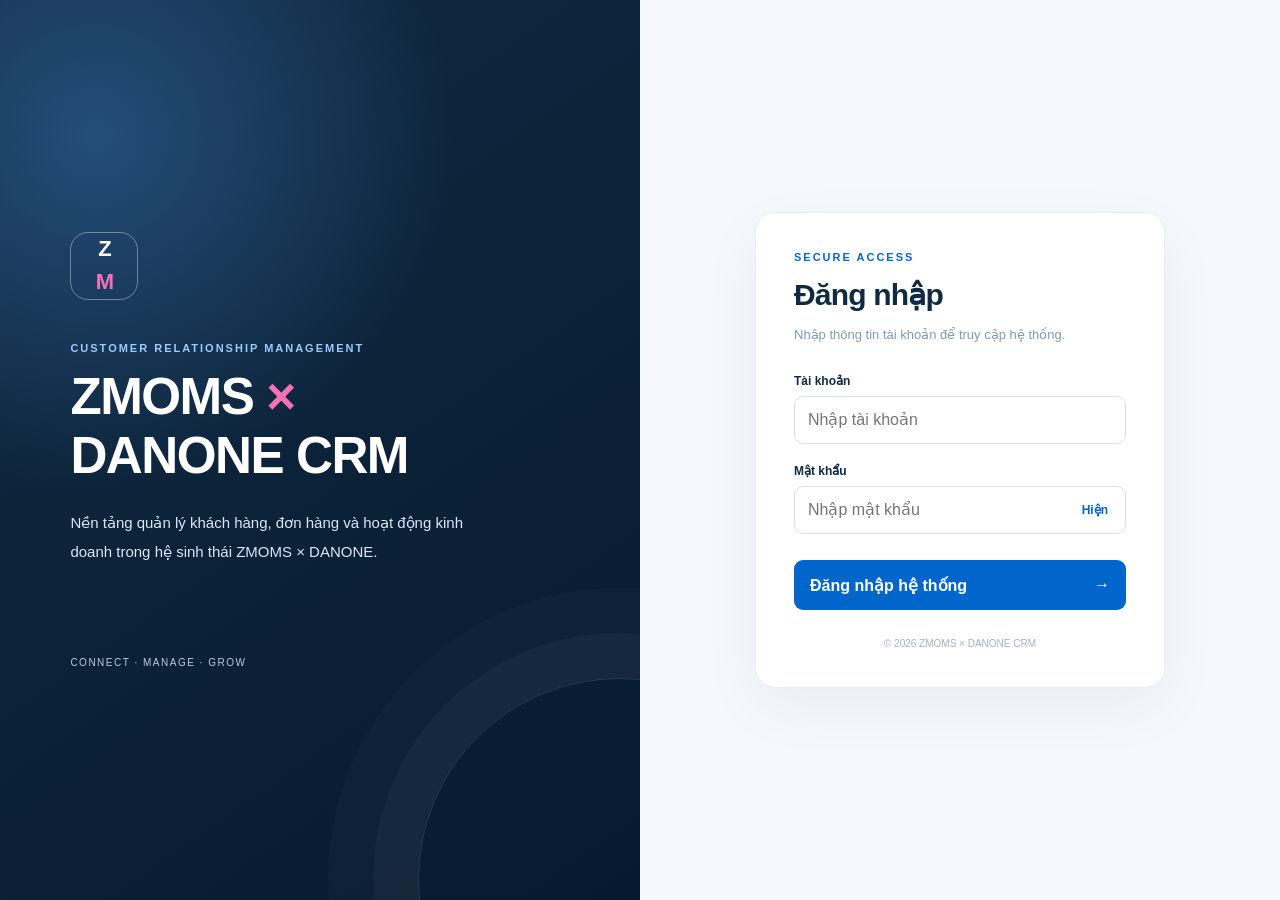
==== commit a91e7461: "update" ====
--- a/zmoms-danone-crm-main/app/index.html
+++ b/zmoms-danone-crm-main/app/index.html
@@ -1,510 +1,1048 @@
-<!DOCTYPE html>
+<!doctype html>
 <html lang="vi">
-<head>
-  <meta charset="UTF-8">
-  <meta name="viewport" content="width=device-width, initial-scale=1.0">
-  <title>Danone Aptamil × Zmoms — Omni-Channel CRM System</title>
-  <link rel="stylesheet" href="style.css">
-</head>
-<body>
-  <div class="app-container">
-    <!-- SIDEBAR -->
-    <aside class="sidebar">
-      <div class="brand-section">
-        <div class="brand-logo-badge">Z×D</div>
-        <div class="brand-info">
-          <h1>DANONE × ZMOMS</h1>
-          <span>New User Acquisition CRM</span>
+  <head>
+    <meta charset="UTF-8" />
+    <meta name="viewport" content="width=device-width, initial-scale=1.0" />
+    <title>Danone Aptamil × Zmoms — Omni-Channel CRM System</title>
+    <link rel="stylesheet" href="style.css" />
+  </head>
+  <body>
+    <div class="app-container">
+      <!-- SIDEBAR -->
+      <aside class="sidebar">
+        <div class="brand-section">
+          <div class="brand-logo-badge">Z×D</div>
+          <div class="brand-info">
+            <h1>DANONE × ZMOMS</h1>
+            <span>New User Acquisition CRM</span>
+          </div>
+        </div>
+
+        <nav class="nav-menu">
+          <div class="nav-category">TỔNG QUAN HỆ THỐNG</div>
+          <a class="nav-item active" data-tab="dashboard">
+            <span class="icon">📊</span>
+            <span>Dashboard 16 Tuần</span>
+          </a>
+          <a class="nav-item" data-tab="customers">
+            <span class="icon">🤰</span>
+            <span>Khách Hàng & Raw Data</span>
+            <span
+              class="nav-badge"
+              id="customerCountBadge"
+              style="background: #0077cc"
+              >423</span
+            >
+          </a>
+          <a class="nav-item" data-tab="orders">
+            <span class="icon">📦</span>
+            <span>Quản Lý Đơn Hàng Master</span>
+            <span
+              class="nav-badge"
+              id="orderCountBadge"
+              style="background: #ff5a5f"
+              >366</span
+            >
+          </a>
+          <a class="nav-item" data-tab="shops">
+            <span class="icon">🏬</span>
+            <span>Danh Sách Shop MBI & Tổng Đơn</span>
+            <span
+              class="nav-badge"
+              id="shopCountBadge"
+              style="background: #8b5cf6"
+              >9 Shop</span
+            >
+          </a>
+
+          <div class="nav-category">4 KÊNH TIẾP CẬN (ACQUISITION)</div>
+          <a class="nav-item" data-tab="hospitals">
+            <span class="icon">🏥</span>
+            <span>Hội Thảo Bệnh Viện</span>
+          </a>
+          <a class="nav-item" data-tab="webinars">
+            <span class="icon">💻</span>
+            <span>Lớp Online & Webinar</span>
+          </a>
+          <a class="nav-item" data-tab="spas">
+            <span class="icon">💆‍♀️</span>
+            <span>Chuỗi Spa Mẹ Bầu</span>
+          </a>
+          <a class="nav-item" data-tab="midwives">
+            <span class="icon">👩‍⚕️</span>
+            <span>Nữ Hộ Sinh Tại Nhà</span>
+          </a>
+
+          <div class="nav-category">HIỆU SUẤT & ĐỐI TÁC</div>
+          <a class="nav-item" data-tab="kpi">
+            <span class="icon">🎯</span>
+            <span>Tiến Độ KPI & Thưởng Sales</span>
+          </a>
+          <a class="nav-item" data-tab="danone-portal">
+            <span class="icon">🤝</span>
+            <span>Cổng Đối Tác Danone</span>
+          </a>
+        </nav>
+
+        <div class="sidebar-footer">
+          <div class="user-profile">
+            <div class="user-avatar" id="currentRoleAvatar">AD</div>
+            <div class="user-details">
+              <h4 id="currentRoleName">Quản Lý Zmoms (Admin)</h4>
+              <span id="currentRoleDesc">Toàn quyền điều hành dự án</span>
+            </div>
+          </div>
+        </div>
+      </aside>
+
+      <!-- MAIN AREA -->
+      <div class="main-wrapper">
+        <!-- TOPBAR -->
+        <header class="topbar">
+          <div class="topbar-left">
+            <div class="campaign-tag">
+              <span>🛡️</span>
+              <span id="topbarCampaignTitle"
+                >Chiến Dịch: Đề kháng vững vàng, trí tuệ tinh anh (01/09/2026 -
+                15/12/2026)</span
+              >
+            </div>
+          </div>
+
+          <div class="topbar-right">
+            <!-- Role Switcher -->
+            <div class="role-switcher-container">
+              <button class="role-btn active" data-role="admin">
+                👑 Admin Zmoms
+              </button>
+              <button class="role-btn" data-role="sales">
+                💼 Sales & CSKH
+              </button>
+              <button class="role-btn" data-role="midwife">
+                👩‍⚕️ Nữ Hộ Sinh
+              </button>
+              <button class="role-btn" data-role="shop">🏬 Shop MBI</button>
+              <button class="role-btn" data-role="danone">
+                🤝 Đối Tác Danone
+              </button>
+            </div>
+
+            <button
+              class="btn-secondary"
+              id="btnOpenTargetSettings"
+              title="Thay đổi chỉ tiêu & thông số Dashboard"
+            >
+              <span>⚙️</span> Cấu Hình Chỉ Tiêu
+            </button>
+            <button
+              class="btn-secondary"
+              id="btnOpenLiveKpiModal"
+              style="color: #0077cc; border-color: #93c5fd"
+              title="Cập nhật thực đạt KPI giống Render"
+            >
+              <span>📝</span> Cập Nhật KPI
+            </button>
+            <button class="btn-secondary" id="btnExportCSV">
+              <span>📥</span> Xuất Excel
+            </button>
+            <button class="btn-primary" id="btnOpenNewOrder">
+              <span>➕</span> Lên Đơn Mới
+            </button>
+            <button type="button" class="btn-secondary" id="btnLogout">
+              Đăng xuất
+            </button>
+          </div>
+        </header>
+
+        <!-- ZERO DIRECT CONTACT REMINDER -->
+        <div style="padding: 16px 32px 0">
+          <div class="zero-contact-banner">
+            <div class="zero-contact-text">
+              <h4>⚠️ NGUYÊN TẮC 'ZERO DIRECT CONTACT' (DANONE × ZMOMS)</h4>
+              <p>
+                CSKH Zmoms không liên hệ trực tiếp đôn đốc Shop MBI. Mọi việc
+                kiểm tra, hối thúc thương mại do Danone trực tiếp xử lý.
+              </p>
+            </div>
+            <span class="status-pill status-waiting" id="slaAlertPill"
+              >⚡ SLA: Hệ thống cảnh báo tự động</span
+            >
+          </div>
+        </div>
+
+        <!-- MAIN PAGE CONTENT -->
+        <main class="page-content" id="mainContent">
+          <!-- Rendered dynamically by JavaScript -->
+        </main>
+      </div>
+    </div>
+
+    <!-- MODAL: CẤU HÌNH THÔNG SỐ & MỤC TIÊU DASHBOARD (NEW!) -->
+    <div class="modal-overlay" id="targetSettingsModal">
+      <div
+        class="modal-dialog"
+        style="max-width: 720px; max-height: 90vh; overflow-y: auto"
+      >
+        <div class="modal-header">
+          <div>
+            <h3 style="font-size: 17px; color: #1e293b">
+              ⚙️ Hiệu Chỉnh Thông Số & Mục Tiêu Dashboard
+            </h3>
+            <p style="font-size: 12px; color: #64748b; margin: 2px 0 0">
+              Tự do tùy chỉnh mục tiêu chiến dịch, chỉ số thực đạt và hạn mức
+              Quota của 9 Shop MBI
+            </p>
+          </div>
+          <button class="modal-close" id="btnCloseTargetModal">&times;</button>
+        </div>
+        <div class="modal-body" style="padding-top: 10px">
+          <!-- Nav Subtabs inside Modal -->
+          <div
+            class="view-subtabs-container"
+            style="margin-bottom: 18px; border-bottom: 2px solid #e2e8f0"
+          >
+            <button
+              type="button"
+              class="view-subtab-btn active setting-tab-btn"
+              data-target="settingTabGoals"
+            >
+              <span>🎯</span> 1. Mục Tiêu Chiến Dịch
+            </button>
+            <button
+              type="button"
+              class="view-subtab-btn setting-tab-btn"
+              data-target="settingTabActuals"
+            >
+              <span>📊</span> 2. Số Liệu Thực Tế
+            </button>
+            <button
+              type="button"
+              class="view-subtab-btn setting-tab-btn"
+              data-target="settingTabShops"
+            >
+              <span>🏬</span> 3. Quota 9 Shop MBI
+            </button>
+          </div>
+
+          <form id="targetSettingsForm">
+            <!-- TAB 1: MỤC TIÊU CHIẾN DỊCH -->
+            <div id="settingTabGoals" class="setting-tab-content">
+              <div class="form-group">
+                <label class="form-label">Tên Chiến Dịch / Dự Án *</label>
+                <input
+                  type="text"
+                  class="form-control"
+                  id="settingProjectName"
+                  placeholder="Đề kháng vững vàng, trí tuệ tinh anh"
+                  required
+                />
+              </div>
+              <div class="form-group">
+                <label class="form-label"
+                  >Thời Gian Triển Khai Chiến Dịch *</label
+                >
+                <input
+                  type="text"
+                  class="form-control"
+                  id="settingDuration"
+                  placeholder="16 Tuần (01/09/2026 - 15/12/2026)"
+                  required
+                />
+              </div>
+              <div class="form-row">
+                <div class="form-group">
+                  <label class="form-label"
+                    >🎯 Mục Tiêu Raw Data Xác Thực (Target Data) *</label
+                  >
+                  <input
+                    type="number"
+                    class="form-control"
+                    id="settingTargetData"
+                    required
+                    min="100"
+                    placeholder="10010"
+                  />
+                  <small style="color: #64748b; font-size: 11.5px"
+                    >Mặc định: 10,010 mẹ đăng ký</small
+                  >
+                </div>
+                <div class="form-group">
+                  <label class="form-label"
+                    >🛒 Mục Tiêu New Users Mua Hàng (Target NU) *</label
+                  >
+                  <input
+                    type="number"
+                    class="form-control"
+                    id="settingTargetNu"
+                    required
+                    min="10"
+                    placeholder="2517"
+                  />
+                  <small style="color: #64748b; font-size: 11.5px"
+                    >Mặc định: 2,517 mẹ mua gói Aptamil</small
+                  >
+                </div>
+              </div>
+              <div class="form-row">
+                <div class="form-group">
+                  <label class="form-label"
+                    >⚡ Tỷ Lệ Chuyển Đổi Mục Tiêu Chuẩn (Target CR %) *</label
+                  >
+                  <input
+                    type="number"
+                    step="0.01"
+                    class="form-control"
+                    id="settingTargetCr"
+                    required
+                    placeholder="25.14"
+                  />
+                  <small style="color: #64748b; font-size: 11.5px"
+                    >Mặc định chuẩn Danone: 25.14%</small
+                  >
+                </div>
+                <div class="form-group">
+                  <label class="form-label"
+                    >🏥 Chỉ Tiêu Bệnh Viện Hợp Tác</label
+                  >
+                  <input
+                    type="number"
+                    class="form-control"
+                    id="settingTotalHospitals"
+                    placeholder="26"
+                  />
+                  <small style="color: #64748b; font-size: 11.5px"
+                    >Mục tiêu kết nối 26 bệnh viện</small
+                  >
+                </div>
+              </div>
+            </div>
+
+            <!-- TAB 2: SỐ LIỆU THỰC TẾ & ĐIỀU CHỈNH -->
+            <div
+              id="settingTabActuals"
+              class="setting-tab-content"
+              style="display: none"
+            >
+              <div
+                style="
+                  background: #eff6ff;
+                  border: 1px solid #bfdbfe;
+                  border-radius: 8px;
+                  padding: 12px;
+                  margin-bottom: 16px;
+                  font-size: 12.5px;
+                  color: #1e40af;
+                "
+              >
+                💡 <strong>Chế Độ Tính Toán:</strong> Bạn có thể để hệ thống tự
+                động đếm trực tiếp từ Database (423 raw leads, 367 đơn hàng)
+                hoặc nhập số ghi đè để mô phỏng kịch bản.
+              </div>
+              <div class="form-group">
+                <label class="form-label">Chế Độ Hiển Thị Số Thực Đạt:</label>
+                <div style="display: flex; gap: 20px">
+                  <label
+                    style="
+                      display: flex;
+                      align-items: center;
+                      gap: 6px;
+                      font-size: 13px;
+                      cursor: pointer;
+                    "
+                  >
+                    <input
+                      type="radio"
+                      name="settingCalcMode"
+                      value="auto"
+                      checked
+                      id="calcModeAuto"
+                    />
+                    <span
+                      ><strong>Tự động đếm theo Database</strong> (Khuyên
+                      dùng)</span
+                    >
+                  </label>
+                  <label
+                    style="
+                      display: flex;
+                      align-items: center;
+                      gap: 6px;
+                      font-size: 13px;
+                      cursor: pointer;
+                    "
+                  >
+                    <input
+                      type="radio"
+                      name="settingCalcMode"
+                      value="manual"
+                      id="calcModeManual"
+                    />
+                    <span><strong>Tự nhập số ghi đè (Override)</strong></span>
+                  </label>
+                </div>
+              </div>
+
+              <div class="form-row">
+                <div class="form-group">
+                  <label class="form-label">Tổng Raw Data Đăng Ký:</label>
+                  <input
+                    type="number"
+                    class="form-control"
+                    id="settingTotalRawData"
+                    placeholder="423"
+                  />
+                </div>
+                <div class="form-group">
+                  <label class="form-label">Số Data Hợp Lệ Tính KPI:</label>
+                  <input
+                    type="number"
+                    class="form-control"
+                    id="settingValidRawData"
+                    placeholder="409"
+                  />
+                </div>
+              </div>
+
+              <div class="form-row">
+                <div class="form-group">
+                  <label class="form-label"
+                    >Số Mẹ Đã Đặt Đơn Từ Raw Data:</label
+                  >
+                  <input
+                    type="number"
+                    class="form-control"
+                    id="settingConvertedRawData"
+                    placeholder="185"
+                  />
+                </div>
+                <div class="form-group">
+                  <label class="form-label">Số Bệnh Viện Đã Phê Duyệt:</label>
+                  <input
+                    type="number"
+                    class="form-control"
+                    id="settingApprovedHospitals"
+                    placeholder="11"
+                  />
+                </div>
+              </div>
+            </div>
+
+            <!-- TAB 3: PHÂN BỔ QUOTA 9 SHOP MBI -->
+            <div
+              id="settingTabShops"
+              class="setting-tab-content"
+              style="display: none"
+            >
+              <p style="font-size: 12.5px; color: #64748b; margin-bottom: 12px">
+                Hiệu chỉnh hạn mức Quota giao hàng cam kết cho 9 Shop MBI đối
+                tác theo từng khu vực:
+              </p>
+              <div class="table-responsive" style="max-height: 280px">
+                <table class="crm-table">
+                  <thead>
+                    <tr>
+                      <th>Tên Shop MBI</th>
+                      <th>Khu Vực</th>
+                      <th>Đơn Đã Nhận</th>
+                      <th style="width: 140px">Chỉ Tiêu Quota</th>
+                    </tr>
+                  </thead>
+                  <tbody id="settingShopQuotasList">
+                    <!-- Populated by JS -->
+                  </tbody>
+                </table>
+              </div>
+            </div>
+
+            <div
+              class="modal-footer"
+              style="
+                padding: 18px 0 0;
+                background: transparent;
+                border-top: 1px solid #e2e8f0;
+                display: flex;
+                justify-content: space-between;
+                align-items: center;
+                margin-top: 16px;
+              "
+            >
+              <button
+                type="button"
+                class="btn-secondary"
+                id="btnResetDefaultTargets"
+                style="color: #dc2626; border-color: #fecaca"
+              >
+                ↺ Khôi Phục Mặc Định Gốc
+              </button>
+              <div style="display: flex; gap: 10px">
+                <button
+                  type="button"
+                  class="btn-secondary"
+                  id="btnCancelTargetModal"
+                >
+                  Hủy
+                </button>
+                <button type="submit" class="btn-primary">
+                  💾 Lưu Toàn Bộ Thông Số
+                </button>
+              </div>
+            </div>
+          </form>
         </div>
       </div>
-
-      <nav class="nav-menu">
-        <div class="nav-category">TỔNG QUAN HỆ THỐNG</div>
-        <a class="nav-item active" data-tab="dashboard">
-          <span class="icon">📊</span>
-          <span>Dashboard 16 Tuần</span>
-        </a>
-        <a class="nav-item" data-tab="customers">
-          <span class="icon">🤰</span>
-          <span>Khách Hàng & Raw Data</span>
-          <span class="nav-badge" id="customerCountBadge" style="background: #0077CC;">423</span>
-        </a>
-        <a class="nav-item" data-tab="orders">
-          <span class="icon">📦</span>
-          <span>Quản Lý Đơn Hàng Master</span>
-          <span class="nav-badge" id="orderCountBadge" style="background: #FF5A5F;">366</span>
-        </a>
-        <a class="nav-item" data-tab="shops">
-          <span class="icon">🏬</span>
-          <span>Danh Sách Shop MBI & Tổng Đơn</span>
-          <span class="nav-badge" id="shopCountBadge" style="background: #8B5CF6;">9 Shop</span>
-        </a>
-
-        <div class="nav-category">4 KÊNH TIẾP CẬN (ACQUISITION)</div>
-        <a class="nav-item" data-tab="hospitals">
-          <span class="icon">🏥</span>
-          <span>Hội Thảo Bệnh Viện</span>
-        </a>
-        <a class="nav-item" data-tab="webinars">
-          <span class="icon">💻</span>
-          <span>Lớp Online & Webinar</span>
-        </a>
-        <a class="nav-item" data-tab="spas">
-          <span class="icon">💆‍♀️</span>
-          <span>Chuỗi Spa Mẹ Bầu</span>
-        </a>
-        <a class="nav-item" data-tab="midwives">
-          <span class="icon">👩‍⚕️</span>
-          <span>Nữ Hộ Sinh Tại Nhà</span>
-        </a>
-
-        <div class="nav-category">HIỆU SUẤT & ĐỐI TÁC</div>
-        <a class="nav-item" data-tab="kpi">
-          <span class="icon">🎯</span>
-          <span>Tiến Độ KPI & Thưởng Sales</span>
-        </a>
-        <a class="nav-item" data-tab="danone-portal">
-          <span class="icon">🤝</span>
-          <span>Cổng Đối Tác Danone</span>
-        </a>
-      </nav>
-
-      <div class="sidebar-footer">
-        <div class="user-profile">
-          <div class="user-avatar" id="currentRoleAvatar">AD</div>
-          <div class="user-details">
-            <h4 id="currentRoleName">Quản Lý Zmoms (Admin)</h4>
-            <span id="currentRoleDesc">Toàn quyền điều hành dự án</span>
-          </div>
+    </div>
+
+    <!-- MODAL: CẬP NHẬT THỰC ĐẠT KPI CHO SALES (GIỐNG RENDER NHƯNG ĐỒNG BỘ CRM!) -->
+    <div class="modal-overlay" id="liveKpiModal">
+      <div class="modal-dialog" style="max-width: 580px">
+        <div class="modal-header">
+          <h3>📝 Cập Nhật Thực Đạt KPI (Live Entry)</h3>
+          <button class="modal-close" id="btnCloseLiveKpiModal">&times;</button>
+        </div>
+        <div class="modal-body">
+          <p
+            style="
+              font-size: 13px;
+              color: var(--text-muted);
+              margin-bottom: 16px;
+            "
+          >
+            Giao diện cập nhật tiến độ thực đạt hàng ngày của Sales & CSKH (thay
+            thế dashboard Render cũ). Dữ liệu được lưu trữ trực tiếp vào hệ
+            thống chung.
+          </p>
+          <form id="liveKpiForm">
+            <div class="form-row">
+              <div class="form-group">
+                <label class="form-label">Chọn Ngày Cập Nhật:</label>
+                <input
+                  type="date"
+                  class="form-control"
+                  id="kpiEntryDate"
+                  required
+                />
+              </div>
+              <div class="form-group">
+                <label class="form-label">Chọn Nhân Sự (PIC):</label>
+                <select class="form-control" id="kpiEntryPicSelect" required>
+                  <!-- Populated by JS -->
+                </select>
+              </div>
+            </div>
+
+            <div class="form-row">
+              <div class="form-group">
+                <label class="form-label">Thực Đạt NU Bán (Combo):</label>
+                <input
+                  type="number"
+                  class="form-control"
+                  id="kpiEntryNuBan"
+                  min="0"
+                  placeholder="0"
+                  required
+                  style="font-size: 16px; font-weight: 700"
+                />
+              </div>
+              <div class="form-group">
+                <label class="form-label">Thực Đạt NU Trợ Giá:</label>
+                <input
+                  type="number"
+                  class="form-control"
+                  id="kpiEntryNuTroGia"
+                  min="0"
+                  placeholder="0"
+                  required
+                  style="font-size: 16px; font-weight: 700"
+                />
+              </div>
+            </div>
+
+            <div
+              style="
+                background: #eff6ff;
+                border: 1px solid #bfdbfe;
+                border-radius: 8px;
+                padding: 12px;
+                margin-bottom: 16px;
+                font-size: 12.5px;
+                color: #1e40af;
+              "
+            >
+              💡 <strong>Tự Động Tính:</strong> Bạn có thể gõ trực tiếp hoặc bấm
+              nút dưới đây để CRM tự động tổng hợp số lượng đơn hàng thực tế gán
+              cho nhân viên này.
+            </div>
+
+            <div
+              class="modal-footer"
+              style="
+                padding: 10px 0 0;
+                background: transparent;
+                border-top: none;
+              "
+            >
+              <button
+                type="button"
+                class="btn-secondary"
+                id="btnCancelLiveKpiModal"
+              >
+                Hủy
+              </button>
+              <button type="submit" class="btn-primary">
+                💾 Lưu Tiến Độ & Tính Thưởng
+              </button>
+            </div>
+          </form>
         </div>
       </div>
-    </aside>
-
-    <!-- MAIN AREA -->
-    <div class="main-wrapper">
-      <!-- TOPBAR -->
-      <header class="topbar">
-        <div class="topbar-left">
-          <div class="campaign-tag">
-            <span>🛡️</span>
-            <span id="topbarCampaignTitle">Chiến Dịch: Đề kháng vững vàng, trí tuệ tinh anh (01/09/2026 - 15/12/2026)</span>
-          </div>
+    </div>
+
+    <!-- MODAL: TẠO ĐƠN HÀNG MỚI (CHỐNG TRÙNG & TỰ ĐỘNG PHÂN BỔ) -->
+    <div class="modal-overlay" id="newOrderModal">
+      <div class="modal-dialog">
+        <div class="modal-header">
+          <h3>⚡ Lên Đơn Hàng Mới & Tự Động Định Tuyến Shop MBI</h3>
+          <button class="modal-close" id="btnCloseOrderModal">&times;</button>
         </div>
-
-        <div class="topbar-right">
-          <!-- Role Switcher -->
-          <div class="role-switcher-container">
-            <button class="role-btn active" data-role="admin">👑 Admin Zmoms</button>
-            <button class="role-btn" data-role="sales">💼 Sales & CSKH</button>
-            <button class="role-btn" data-role="midwife">👩‍⚕️ Nữ Hộ Sinh</button>
-            <button class="role-btn" data-role="shop">🏬 Shop MBI</button>
-            <button class="role-btn" data-role="danone">🤝 Đối Tác Danone</button>
-          </div>
-
-          <button class="btn-secondary" id="btnOpenTargetSettings" title="Thay đổi chỉ tiêu & thông số Dashboard">
-            <span>⚙️</span> Cấu Hình Chỉ Tiêu
-          </button>
-          <button class="btn-secondary" id="btnOpenLiveKpiModal" style="color: #0077CC; border-color: #93C5FD;" title="Cập nhật thực đạt KPI giống Render">
-            <span>📝</span> Cập Nhật KPI
-          </button>
-          <button class="btn-secondary" id="btnExportCSV">
-            <span>📥</span> Xuất Excel
-          </button>
-          <button class="btn-primary" id="btnOpenNewOrder">
-            <span>➕</span> Lên Đơn Mới
-          </button>
-        </div>
-      </header>
-
-      <!-- ZERO DIRECT CONTACT REMINDER -->
-      <div style="padding: 16px 32px 0;">
-        <div class="zero-contact-banner">
-          <div class="zero-contact-text">
-            <h4>⚠️ NGUYÊN TẮC 'ZERO DIRECT CONTACT' (DANONE × ZMOMS)</h4>
-            <p>CSKH Zmoms không liên hệ trực tiếp đôn đốc Shop MBI. Mọi việc kiểm tra, hối thúc thương mại do Danone trực tiếp xử lý.</p>
-          </div>
-          <span class="status-pill status-waiting" id="slaAlertPill">⚡ SLA: Hệ thống cảnh báo tự động</span>
+        <div class="modal-body">
+          <form id="newOrderForm">
+            <!-- Live Duplicate Check -->
+            <div class="form-group">
+              <label class="form-label"
+                >Số Điện Thoại Mẹ Bầu * (Tự động chống trùng tức thì)</label
+              >
+              <input
+                type="tel"
+                class="form-control"
+                id="orderPhone"
+                placeholder="Ví dụ: 0988318495"
+                required
+                autocomplete="off"
+              />
+              <div class="duplicate-alert" id="duplicateAlertBox"></div>
+            </div>
+
+            <div class="form-row">
+              <div class="form-group">
+                <label class="form-label">Họ và Tên Mẹ *</label>
+                <input
+                  type="text"
+                  class="form-control"
+                  id="orderCustomerName"
+                  placeholder="Nguyễn Thị Lan"
+                  required
+                />
+              </div>
+              <div class="form-group">
+                <label class="form-label">Phễu Khách Hàng</label>
+                <select class="form-control" id="orderFunnel">
+                  <option value="Thành viên Zmoms">Thành viên Zmoms</option>
+                  <option value="Hội thảo Bệnh viện">Hội thảo Bệnh viện</option>
+                  <option value="Online Webinar">Online Webinar</option>
+                  <option value="Nữ hộ sinh tư vấn tại nhà">
+                    Nữ hộ sinh tư vấn tại nhà
+                  </option>
+                  <option value="Khách Spa đối tác">Khách Spa đối tác</option>
+                </select>
+              </div>
+            </div>
+
+            <div class="form-group">
+              <label class="form-label">Địa Chỉ Nhận Hàng Chi Tiết *</label>
+              <input
+                type="text"
+                class="form-control"
+                id="orderAddress"
+                placeholder="Ví dụ: 12A đường Lê Lợi, P. Ninh Kiều, Cần Thơ"
+                required
+                autocomplete="off"
+              />
+              <small
+                style="
+                  color: #64748b;
+                  font-size: 11.5px;
+                  margin-top: 4px;
+                  display: block;
+                "
+                >💡 Gợi ý: Hệ thống tự động nhận diện khu vực & định tuyến shop
+                ngay khi bạn nhập địa chỉ!</small
+              >
+            </div>
+
+            <div class="form-row">
+              <div class="form-group">
+                <label class="form-label">Khu Vực Định Tuyến Shop MBI *</label>
+                <select class="form-control" id="orderRegion" required>
+                  <option value="">-- Chọn Khu Vực --</option>
+                  <option value="can_tho">
+                    🌾 Cần Thơ (Thế Giới Sơ Sinh / Nous Baby / Nhà Của Gạo)
+                  </option>
+                  <option value="ho_chi_minh">🏙️ Hồ Chí Minh (Voi Con)</option>
+                  <option value="ha_noi">🏛️ Hà Nội (Mẹ Ơi / Sữa 3 Tốt)</option>
+                  <option value="hai_phong">
+                    ⚓ Hải Phòng (Ababy / Cute Baby)
+                  </option>
+                  <option value="other">
+                    🌐 Khu vực khác (Long Châu Toàn Quốc)
+                  </option>
+                </select>
+              </div>
+              <div class="form-group">
+                <label class="form-label">Quận / Huyện / Chi Tiết</label>
+                <input
+                  type="text"
+                  class="form-control"
+                  id="orderDistrict"
+                  placeholder="Ví dụ: Ninh Kiều, Cầu Giấy, Quận 1..."
+                />
+              </div>
+            </div>
+
+            <div class="form-group">
+              <label class="form-label">Gói Sản Phẩm Combo Danone</label>
+              <select class="form-control" id="orderProduct">
+                <option value="Sữa Aptamil 380g" data-amount="320000">
+                  Sữa Aptamil 380g (320,000đ)
+                </option>
+                <option
+                  value="Combo Tân Sinh (2 lon 800g + Gối chống trào)"
+                  data-amount="1280000"
+                >
+                  Combo Tân Sinh (2 lon 800g + Gối chống trào) (1,280,000đ)
+                </option>
+                <option
+                  value="Combo Đề Kháng Vàng (3 lon 800g + Bình giữ nhiệt)"
+                  data-amount="1920000"
+                >
+                  Combo Đề Kháng Vàng (3 lon 800g + Bình giữ nhiệt) (1,920,000đ)
+                </option>
+                <option
+                  value="Combo Khám Phá Toàn Diện (4 lon + Xe chòi chân)"
+                  data-amount="2560000"
+                >
+                  Combo Khám Phá Toàn Diện (4 lon + Xe chòi chân) (2,560,000đ)
+                </option>
+              </select>
+            </div>
+
+            <!-- SMART AUTO-DISPATCH CARD -->
+            <div
+              class="content-card"
+              style="
+                margin-top: 12px;
+                background: #f8fafc;
+                border: 1.5px solid #cbd5e1;
+                border-radius: 12px;
+                overflow: hidden;
+              "
+            >
+              <div
+                class="card-header"
+                style="
+                  padding: 12px 16px;
+                  background: #eff6ff;
+                  border-bottom: 1px solid #dbeafe;
+                  display: flex;
+                  justify-content: space-between;
+                  align-items: center;
+                "
+              >
+                <div
+                  class="card-title"
+                  style="
+                    font-size: 13.5px;
+                    font-weight: 700;
+                    color: #1e3a8a;
+                    display: flex;
+                    align-items: center;
+                    gap: 8px;
+                  "
+                >
+                  <span>🤖</span> Định Tuyến Tự Động Shop MBI (Auto-Routing
+                  Engine)
+                </div>
+                <span
+                  id="routingRegionBadge"
+                  class="status-pill status-delivered"
+                  style="background: #2563eb; color: #fff; font-size: 11px"
+                  >Chờ chọn khu vực</span
+                >
+              </div>
+              <div class="card-body" style="padding: 14px 16px">
+                <div
+                  id="routingRuleNote"
+                  style="
+                    font-size: 12.5px;
+                    color: #475569;
+                    margin-bottom: 10px;
+                    line-height: 1.5;
+                  "
+                >
+                  Căn cứ vào địa bàn của Mẹ, hệ thống tự động gán shop MBI tương
+                  ứng theo quy định phân bổ.
+                </div>
+
+                <!-- Shop Candidate Selector (Hiển thị khi khu vực có nhiều hơn 1 shop) -->
+                <div
+                  id="shopCandidatesBox"
+                  style="margin-bottom: 12px; display: none"
+                >
+                  <label
+                    style="
+                      font-size: 11.5px;
+                      font-weight: 700;
+                      color: #475569;
+                      text-transform: uppercase;
+                      margin-bottom: 6px;
+                      display: block;
+                    "
+                  >
+                    Chọn Shop Nhận Đơn Tại Khu Vực Này:
+                  </label>
+                  <div
+                    id="shopCandidatesList"
+                    style="display: flex; gap: 8px; flex-wrap: wrap"
+                  >
+                    <!-- Dynamic Shop Pills -->
+                  </div>
+                </div>
+
+                <!-- Chosen Shop Display Card -->
+                <div
+                  style="
+                    display: flex;
+                    align-items: center;
+                    justify-content: space-between;
+                    padding: 12px 16px;
+                    background: #ffffff;
+                    border: 1.5px solid #bfdbfe;
+                    border-radius: 10px;
+                    box-shadow: 0 1px 3px rgba(0, 0, 0, 0.05);
+                  "
+                >
+                  <div>
+                    <div
+                      style="
+                        font-size: 11px;
+                        text-transform: uppercase;
+                        letter-spacing: 0.5px;
+                        color: #64748b;
+                        font-weight: 700;
+                      "
+                    >
+                      Shop MBI Phụ Trách Đơn Hàng:
+                    </div>
+                    <strong
+                      id="autoShopName"
+                      style="
+                        color: #0284c7;
+                        font-size: 16px;
+                        display: block;
+                        margin-top: 2px;
+                      "
+                      >Chưa chọn</strong
+                    >
+                    <div
+                      style="font-size: 12px; color: #475569; margin-top: 2px"
+                      id="autoShopNote"
+                    >
+                      Vui lòng chọn khu vực hoặc nhập địa chỉ
+                    </div>
+                    <div
+                      style="font-size: 11.5px; color: #64748b; margin-top: 4px"
+                      id="autoShopBankInfo"
+                    ></div>
+                  </div>
+                  <div id="shopBadgeWrapper">
+                    <span
+                      class="status-pill status-delivered"
+                      id="autoShopStatusPill"
+                      style="font-size: 11.5px"
+                      >Tự động</span
+                    >
+                  </div>
+                </div>
+
+                <!-- VietQR Quick Payment -->
+                <div
+                  class="vietqr-card"
+                  id="vietqrBox"
+                  style="
+                    margin-top: 14px;
+                    text-align: center;
+                    background: #fff;
+                    padding: 12px;
+                    border-radius: 8px;
+                    border: 1px dashed #cbd5e1;
+                  "
+                >
+                  <div
+                    style="
+                      font-size: 12px;
+                      font-weight: 700;
+                      color: #1e293b;
+                      margin-bottom: 8px;
+                    "
+                  >
+                    📲 MÃ VIETQR CHUYỂN KHOẢN TIỀN SỮA CHO SHOP:
+                  </div>
+                  <img
+                    id="vietqrImg"
+                    src="https://img.vietqr.io/image/vietcombank-1057169817-compact2.jpg?amount=320000&addInfo=Z000%20Tien%20sua%20Danone&accountName=HoKinhDoanhLaDucThanh"
+                    class="vietqr-image"
+                    alt="VietQR"
+                    style="
+                      max-width: 200px;
+                      border-radius: 6px;
+                      box-shadow: 0 2px 6px rgba(0, 0, 0, 0.1);
+                      display: inline-block;
+                    "
+                  />
+                  <div
+                    style="font-size: 11.5px; color: #64748b; margin-top: 6px"
+                    id="vietqrMemoText"
+                  >
+                    Quét mã thanh toán trực tiếp tới Shop MBI để đơn kích hoạt
+                    giao ngay.
+                  </div>
+                </div>
+              </div>
+            </div>
+
+            <div
+              class="modal-footer"
+              style="
+                padding: 14px 0 0;
+                background: transparent;
+                border-top: none;
+              "
+            >
+              <button
+                type="button"
+                class="btn-secondary"
+                id="btnCancelOrderModal"
+              >
+                Hủy
+              </button>
+              <button type="submit" class="btn-primary" id="btnSubmitOrder">
+                ✅ Tạo & Bắn Đơn Cho Shop
+              </button>
+            </div>
+          </form>
         </div>
       </div>
-
-      <!-- MAIN PAGE CONTENT -->
-      <main class="page-content" id="mainContent">
-        <!-- Rendered dynamically by JavaScript -->
-      </main>
     </div>
-  </div>
-
-  <!-- MODAL: CẤU HÌNH THÔNG SỐ & MỤC TIÊU DASHBOARD (NEW!) -->
-  <div class="modal-overlay" id="targetSettingsModal">
-    <div class="modal-dialog" style="max-width: 720px; max-height: 90vh; overflow-y: auto;">
-      <div class="modal-header">
-        <div>
-          <h3 style="font-size: 17px; color: #1E293B;">⚙️ Hiệu Chỉnh Thông Số & Mục Tiêu Dashboard</h3>
-          <p style="font-size: 12px; color: #64748B; margin: 2px 0 0;">Tự do tùy chỉnh mục tiêu chiến dịch, chỉ số thực đạt và hạn mức Quota của 9 Shop MBI</p>
+
+    <!-- MODAL: CẬP NHẬT TRẠNG THÁI ĐƠN HÀNG (SHOP MBI HOẶC ADMIN) -->
+    <div class="modal-overlay" id="updateOrderModal">
+      <div class="modal-dialog">
+        <div class="modal-header">
+          <h3 id="updateModalTitle">Cập Nhật Tiến Độ Vận Hành Đơn Hàng</h3>
+          <button class="modal-close" id="btnCloseUpdateModal">&times;</button>
         </div>
-        <button class="modal-close" id="btnCloseTargetModal">&times;</button>
-      </div>
-      <div class="modal-body" style="padding-top: 10px;">
-        <!-- Nav Subtabs inside Modal -->
-        <div class="view-subtabs-container" style="margin-bottom: 18px; border-bottom: 2px solid #E2E8F0;">
-          <button type="button" class="view-subtab-btn active setting-tab-btn" data-target="settingTabGoals">
-            <span>🎯</span> 1. Mục Tiêu Chiến Dịch
-          </button>
-          <button type="button" class="view-subtab-btn setting-tab-btn" data-target="settingTabActuals">
-            <span>📊</span> 2. Số Liệu Thực Tế
-          </button>
-          <button type="button" class="view-subtab-btn setting-tab-btn" data-target="settingTabShops">
-            <span>🏬</span> 3. Quota 9 Shop MBI
-          </button>
+        <div class="modal-body">
+          <form id="updateOrderForm">
+            <input type="hidden" id="updateOrderId" />
+
+            <div class="form-group">
+              <label class="form-label">Trạng Thái Xử Lý Của Shop MBI</label>
+              <select class="form-control" id="updateShopStatus">
+                <option value="[1] Chờ tiếp nhận">[1] Chờ tiếp nhận</option>
+                <option value="[2] Shop đã nhận">
+                  [2] Shop đã nhận (Đóng gói)
+                </option>
+                <option value="[3] Đang giao">
+                  [3] Đang giao (Đã giao ĐVVC)
+                </option>
+                <option value="[4] Đã giao hàng">
+                  [4] Đã giao hàng thành công
+                </option>
+              </select>
+            </div>
+
+            <div class="form-row">
+              <div class="form-group">
+                <label class="form-label">Đơn Vị Vận Chuyển</label>
+                <select class="form-control" id="updateCarrier">
+                  <option value="Ahamove">Ahamove (Giao hỏa tốc)</option>
+                  <option value="Grab Express">Grab Express</option>
+                  <option value="Giao hàng nhanh">Giao hàng nhanh (GHN)</option>
+                  <option value="J&T">J&T Express</option>
+                  <option value="Viettel Post">Viettel Post</option>
+                  <option value="Shipper riêng">Shipper riêng của Shop</option>
+                </select>
+              </div>
+              <div class="form-group">
+                <label class="form-label">Mã Vận Đơn / SĐT Tài Xế</label>
+                <input
+                  type="text"
+                  class="form-control"
+                  id="updateTrackingCode"
+                  placeholder="Ví dụ: 801113029239"
+                />
+              </div>
+            </div>
+
+            <div class="form-group">
+              <label class="form-label"
+                >Link Ảnh Giao Hàng Thành Công (POD)</label
+              >
+              <input
+                type="url"
+                class="form-control"
+                id="updatePodLink"
+                placeholder="https://drive.google.com/drive/folders/..."
+              />
+            </div>
+
+            <div class="form-group">
+              <label class="form-label">Ghi Chú Vận Hành</label>
+              <textarea
+                class="form-control"
+                id="updateNotes"
+                rows="2"
+                placeholder="Ghi chú giao hàng, mẹ dặn giao giờ hành chính..."
+              ></textarea>
+            </div>
+
+            <div
+              class="modal-footer"
+              style="
+                padding: 14px 0 0;
+                background: transparent;
+                border-top: none;
+              "
+            >
+              <button
+                type="button"
+                class="btn-secondary"
+                id="btnCancelUpdateModal"
+              >
+                Đóng
+              </button>
+              <button type="submit" class="btn-primary">Lưu Cập Nhật</button>
+            </div>
+          </form>
         </div>
-
-        <form id="targetSettingsForm">
-          <!-- TAB 1: MỤC TIÊU CHIẾN DỊCH -->
-          <div id="settingTabGoals" class="setting-tab-content">
-            <div class="form-group">
-              <label class="form-label">Tên Chiến Dịch / Dự Án *</label>
-              <input type="text" class="form-control" id="settingProjectName" placeholder="Đề kháng vững vàng, trí tuệ tinh anh" required>
-            </div>
-            <div class="form-group">
-              <label class="form-label">Thời Gian Triển Khai Chiến Dịch *</label>
-              <input type="text" class="form-control" id="settingDuration" placeholder="16 Tuần (01/09/2026 - 15/12/2026)" required>
-            </div>
-            <div class="form-row">
-              <div class="form-group">
-                <label class="form-label">🎯 Mục Tiêu Raw Data Xác Thực (Target Data) *</label>
-                <input type="number" class="form-control" id="settingTargetData" required min="100" placeholder="10010">
-                <small style="color: #64748B; font-size: 11.5px;">Mặc định: 10,010 mẹ đăng ký</small>
-              </div>
-              <div class="form-group">
-                <label class="form-label">🛒 Mục Tiêu New Users Mua Hàng (Target NU) *</label>
-                <input type="number" class="form-control" id="settingTargetNu" required min="10" placeholder="2517">
-                <small style="color: #64748B; font-size: 11.5px;">Mặc định: 2,517 mẹ mua gói Aptamil</small>
-              </div>
-            </div>
-            <div class="form-row">
-              <div class="form-group">
-                <label class="form-label">⚡ Tỷ Lệ Chuyển Đổi Mục Tiêu Chuẩn (Target CR %) *</label>
-                <input type="number" step="0.01" class="form-control" id="settingTargetCr" required placeholder="25.14">
-                <small style="color: #64748B; font-size: 11.5px;">Mặc định chuẩn Danone: 25.14%</small>
-              </div>
-              <div class="form-group">
-                <label class="form-label">🏥 Chỉ Tiêu Bệnh Viện Hợp Tác</label>
-                <input type="number" class="form-control" id="settingTotalHospitals" placeholder="26">
-                <small style="color: #64748B; font-size: 11.5px;">Mục tiêu kết nối 26 bệnh viện</small>
-              </div>
-            </div>
-          </div>
-
-          <!-- TAB 2: SỐ LIỆU THỰC TẾ & ĐIỀU CHỈNH -->
-          <div id="settingTabActuals" class="setting-tab-content" style="display: none;">
-            <div style="background: #EFF6FF; border: 1px solid #BFDBFE; border-radius: 8px; padding: 12px; margin-bottom: 16px; font-size: 12.5px; color: #1E40AF;">
-              💡 <strong>Chế Độ Tính Toán:</strong> Bạn có thể để hệ thống tự động đếm trực tiếp từ Database (423 raw leads, 367 đơn hàng) hoặc nhập số ghi đè để mô phỏng kịch bản.
-            </div>
-            <div class="form-group">
-              <label class="form-label">Chế Độ Hiển Thị Số Thực Đạt:</label>
-              <div style="display: flex; gap: 20px;">
-                <label style="display: flex; align-items: center; gap: 6px; font-size: 13px; cursor: pointer;">
-                  <input type="radio" name="settingCalcMode" value="auto" checked id="calcModeAuto"> 
-                  <span><strong>Tự động đếm theo Database</strong> (Khuyên dùng)</span>
-                </label>
-                <label style="display: flex; align-items: center; gap: 6px; font-size: 13px; cursor: pointer;">
-                  <input type="radio" name="settingCalcMode" value="manual" id="calcModeManual"> 
-                  <span><strong>Tự nhập số ghi đè (Override)</strong></span>
-                </label>
-              </div>
-            </div>
-
-            <div class="form-row">
-              <div class="form-group">
-                <label class="form-label">Tổng Raw Data Đăng Ký:</label>
-                <input type="number" class="form-control" id="settingTotalRawData" placeholder="423">
-              </div>
-              <div class="form-group">
-                <label class="form-label">Số Data Hợp Lệ Tính KPI:</label>
-                <input type="number" class="form-control" id="settingValidRawData" placeholder="409">
-              </div>
-            </div>
-
-            <div class="form-row">
-              <div class="form-group">
-                <label class="form-label">Số Mẹ Đã Đặt Đơn Từ Raw Data:</label>
-                <input type="number" class="form-control" id="settingConvertedRawData" placeholder="185">
-              </div>
-              <div class="form-group">
-                <label class="form-label">Số Bệnh Viện Đã Phê Duyệt:</label>
-                <input type="number" class="form-control" id="settingApprovedHospitals" placeholder="11">
-              </div>
-            </div>
-          </div>
-
-          <!-- TAB 3: PHÂN BỔ QUOTA 9 SHOP MBI -->
-          <div id="settingTabShops" class="setting-tab-content" style="display: none;">
-            <p style="font-size: 12.5px; color: #64748B; margin-bottom: 12px;">
-              Hiệu chỉnh hạn mức Quota giao hàng cam kết cho 9 Shop MBI đối tác theo từng khu vực:
-            </p>
-            <div class="table-responsive" style="max-height: 280px;">
-              <table class="crm-table">
-                <thead>
-                  <tr>
-                    <th>Tên Shop MBI</th>
-                    <th>Khu Vực</th>
-                    <th>Đơn Đã Nhận</th>
-                    <th style="width: 140px;">Chỉ Tiêu Quota</th>
-                  </tr>
-                </thead>
-                <tbody id="settingShopQuotasList">
-                  <!-- Populated by JS -->
-                </tbody>
-              </table>
-            </div>
-          </div>
-
-          <div class="modal-footer" style="padding: 18px 0 0; background: transparent; border-top: 1px solid #E2E8F0; display: flex; justify-content: space-between; align-items: center; margin-top: 16px;">
-            <button type="button" class="btn-secondary" id="btnResetDefaultTargets" style="color: #DC2626; border-color: #FECACA;">
-              ↺ Khôi Phục Mặc Định Gốc
-            </button>
-            <div style="display: flex; gap: 10px;">
-              <button type="button" class="btn-secondary" id="btnCancelTargetModal">Hủy</button>
-              <button type="submit" class="btn-primary">💾 Lưu Toàn Bộ Thông Số</button>
-            </div>
-          </div>
-        </form>
       </div>
     </div>
-  </div>
-
-  <!-- MODAL: CẬP NHẬT THỰC ĐẠT KPI CHO SALES (GIỐNG RENDER NHƯNG ĐỒNG BỘ CRM!) -->
-  <div class="modal-overlay" id="liveKpiModal">
-    <div class="modal-dialog" style="max-width: 580px;">
-      <div class="modal-header">
-        <h3>📝 Cập Nhật Thực Đạt KPI (Live Entry)</h3>
-        <button class="modal-close" id="btnCloseLiveKpiModal">&times;</button>
-      </div>
-      <div class="modal-body">
-        <p style="font-size: 13px; color: var(--text-muted); margin-bottom: 16px;">
-          Giao diện cập nhật tiến độ thực đạt hàng ngày của Sales & CSKH (thay thế dashboard Render cũ). Dữ liệu được lưu trữ trực tiếp vào hệ thống chung.
-        </p>
-        <form id="liveKpiForm">
-          <div class="form-row">
-            <div class="form-group">
-              <label class="form-label">Chọn Ngày Cập Nhật:</label>
-              <input type="date" class="form-control" id="kpiEntryDate" required>
-            </div>
-            <div class="form-group">
-              <label class="form-label">Chọn Nhân Sự (PIC):</label>
-              <select class="form-control" id="kpiEntryPicSelect" required>
-                <!-- Populated by JS -->
-              </select>
-            </div>
-          </div>
-
-          <div class="form-row">
-            <div class="form-group">
-              <label class="form-label">Thực Đạt NU Bán (Combo):</label>
-              <input type="number" class="form-control" id="kpiEntryNuBan" min="0" placeholder="0" required style="font-size: 16px; font-weight: 700;">
-            </div>
-            <div class="form-group">
-              <label class="form-label">Thực Đạt NU Trợ Giá:</label>
-              <input type="number" class="form-control" id="kpiEntryNuTroGia" min="0" placeholder="0" required style="font-size: 16px; font-weight: 700;">
-            </div>
-          </div>
-
-          <div style="background: #EFF6FF; border: 1px solid #BFDBFE; border-radius: 8px; padding: 12px; margin-bottom: 16px; font-size: 12.5px; color: #1E40AF;">
-            💡 <strong>Tự Động Tính:</strong> Bạn có thể gõ trực tiếp hoặc bấm nút dưới đây để CRM tự động tổng hợp số lượng đơn hàng thực tế gán cho nhân viên này.
-          </div>
-
-          <div class="modal-footer" style="padding: 10px 0 0; background: transparent; border-top: none;">
-            <button type="button" class="btn-secondary" id="btnCancelLiveKpiModal">Hủy</button>
-            <button type="submit" class="btn-primary">💾 Lưu Tiến Độ & Tính Thưởng</button>
-          </div>
-        </form>
-      </div>
-    </div>
-  </div>
-
-  <!-- MODAL: TẠO ĐƠN HÀNG MỚI (CHỐNG TRÙNG & TỰ ĐỘNG PHÂN BỔ) -->
-  <div class="modal-overlay" id="newOrderModal">
-    <div class="modal-dialog">
-      <div class="modal-header">
-        <h3>⚡ Lên Đơn Hàng Mới & Tự Động Định Tuyến Shop MBI</h3>
-        <button class="modal-close" id="btnCloseOrderModal">&times;</button>
-      </div>
-      <div class="modal-body">
-        <form id="newOrderForm">
-          <!-- Live Duplicate Check -->
-          <div class="form-group">
-            <label class="form-label">Số Điện Thoại Mẹ Bầu * (Tự động chống trùng tức thì)</label>
-            <input type="tel" class="form-control" id="orderPhone" placeholder="Ví dụ: 0988318495" required autocomplete="off">
-            <div class="duplicate-alert" id="duplicateAlertBox"></div>
-          </div>
-
-          <div class="form-row">
-            <div class="form-group">
-              <label class="form-label">Họ và Tên Mẹ *</label>
-              <input type="text" class="form-control" id="orderCustomerName" placeholder="Nguyễn Thị Lan" required>
-            </div>
-            <div class="form-group">
-              <label class="form-label">Phễu Khách Hàng</label>
-              <select class="form-control" id="orderFunnel">
-                <option value="Thành viên Zmoms">Thành viên Zmoms</option>
-                <option value="Hội thảo Bệnh viện">Hội thảo Bệnh viện</option>
-                <option value="Online Webinar">Online Webinar</option>
-                <option value="Nữ hộ sinh tư vấn tại nhà">Nữ hộ sinh tư vấn tại nhà</option>
-                <option value="Khách Spa đối tác">Khách Spa đối tác</option>
-              </select>
-            </div>
-          </div>
-
-          <div class="form-group">
-            <label class="form-label">Địa Chỉ Nhận Hàng Chi Tiết *</label>
-            <input type="text" class="form-control" id="orderAddress" placeholder="Ví dụ: 12A đường Lê Lợi, P. Ninh Kiều, Cần Thơ" required autocomplete="off">
-            <small style="color: #64748B; font-size: 11.5px; margin-top: 4px; display: block;">💡 Gợi ý: Hệ thống tự động nhận diện khu vực & định tuyến shop ngay khi bạn nhập địa chỉ!</small>
-          </div>
-
-          <div class="form-row">
-            <div class="form-group">
-              <label class="form-label">Khu Vực Định Tuyến Shop MBI *</label>
-              <select class="form-control" id="orderRegion" required>
-                <option value="">-- Chọn Khu Vực --</option>
-                <option value="can_tho">🌾 Cần Thơ (Thế Giới Sơ Sinh / Nous Baby / Nhà Của Gạo)</option>
-                <option value="ho_chi_minh">🏙️ Hồ Chí Minh (Voi Con)</option>
-                <option value="ha_noi">🏛️ Hà Nội (Mẹ Ơi / Sữa 3 Tốt)</option>
-                <option value="hai_phong">⚓ Hải Phòng (Ababy / Cute Baby)</option>
-                <option value="other">🌐 Khu vực khác (Long Châu Toàn Quốc)</option>
-              </select>
-            </div>
-            <div class="form-group">
-              <label class="form-label">Quận / Huyện / Chi Tiết</label>
-              <input type="text" class="form-control" id="orderDistrict" placeholder="Ví dụ: Ninh Kiều, Cầu Giấy, Quận 1...">
-            </div>
-          </div>
-
-          <div class="form-group">
-            <label class="form-label">Gói Sản Phẩm Combo Danone</label>
-            <select class="form-control" id="orderProduct">
-              <option value="Sữa Aptamil 380g" data-amount="320000">Sữa Aptamil 380g (320,000đ)</option>
-              <option value="Combo Tân Sinh (2 lon 800g + Gối chống trào)" data-amount="1280000">Combo Tân Sinh (2 lon 800g + Gối chống trào) (1,280,000đ)</option>
-              <option value="Combo Đề Kháng Vàng (3 lon 800g + Bình giữ nhiệt)" data-amount="1920000">Combo Đề Kháng Vàng (3 lon 800g + Bình giữ nhiệt) (1,920,000đ)</option>
-              <option value="Combo Khám Phá Toàn Diện (4 lon + Xe chòi chân)" data-amount="2560000">Combo Khám Phá Toàn Diện (4 lon + Xe chòi chân) (2,560,000đ)</option>
-            </select>
-          </div>
-
-          <!-- SMART AUTO-DISPATCH CARD -->
-          <div class="content-card" style="margin-top: 12px; background: #F8FAFC; border: 1.5px solid #CBD5E1; border-radius: 12px; overflow: hidden;">
-            <div class="card-header" style="padding: 12px 16px; background: #EFF6FF; border-bottom: 1px solid #DBEAFE; display: flex; justify-content: space-between; align-items: center;">
-              <div class="card-title" style="font-size: 13.5px; font-weight: 700; color: #1E3A8A; display: flex; align-items: center; gap: 8px;">
-                <span>🤖</span> Định Tuyến Tự Động Shop MBI (Auto-Routing Engine)
-              </div>
-              <span id="routingRegionBadge" class="status-pill status-delivered" style="background: #2563EB; color: #fff; font-size: 11px;">Chờ chọn khu vực</span>
-            </div>
-            <div class="card-body" style="padding: 14px 16px;">
-              <div id="routingRuleNote" style="font-size: 12.5px; color: #475569; margin-bottom: 10px; line-height: 1.5;">
-                Căn cứ vào địa bàn của Mẹ, hệ thống tự động gán shop MBI tương ứng theo quy định phân bổ.
-              </div>
-
-              <!-- Shop Candidate Selector (Hiển thị khi khu vực có nhiều hơn 1 shop) -->
-              <div id="shopCandidatesBox" style="margin-bottom: 12px; display: none;">
-                <label style="font-size: 11.5px; font-weight: 700; color: #475569; text-transform: uppercase; margin-bottom: 6px; display: block;">
-                  Chọn Shop Nhận Đơn Tại Khu Vực Này:
-                </label>
-                <div id="shopCandidatesList" style="display: flex; gap: 8px; flex-wrap: wrap;">
-                  <!-- Dynamic Shop Pills -->
-                </div>
-              </div>
-
-              <!-- Chosen Shop Display Card -->
-              <div style="display: flex; align-items: center; justify-content: space-between; padding: 12px 16px; background: #FFFFFF; border: 1.5px solid #BFDBFE; border-radius: 10px; box-shadow: 0 1px 3px rgba(0,0,0,0.05);">
-                <div>
-                  <div style="font-size: 11px; text-transform: uppercase; letter-spacing: 0.5px; color: #64748B; font-weight: 700;">Shop MBI Phụ Trách Đơn Hàng:</div>
-                  <strong id="autoShopName" style="color: #0284C7; font-size: 16px; display: block; margin-top: 2px;">Chưa chọn</strong>
-                  <div style="font-size: 12px; color: #475569; margin-top: 2px;" id="autoShopNote">Vui lòng chọn khu vực hoặc nhập địa chỉ</div>
-                  <div style="font-size: 11.5px; color: #64748B; margin-top: 4px;" id="autoShopBankInfo"></div>
-                </div>
-                <div id="shopBadgeWrapper">
-                  <span class="status-pill status-delivered" id="autoShopStatusPill" style="font-size: 11.5px;">Tự động</span>
-                </div>
-              </div>
-
-              <!-- VietQR Quick Payment -->
-              <div class="vietqr-card" id="vietqrBox" style="margin-top: 14px; text-align: center; background: #FFF; padding: 12px; border-radius: 8px; border: 1px dashed #CBD5E1;">
-                <div style="font-size: 12px; font-weight: 700; color: #1E293B; margin-bottom: 8px;">📲 MÃ VIETQR CHUYỂN KHOẢN TIỀN SỮA CHO SHOP:</div>
-                <img id="vietqrImg" src="https://img.vietqr.io/image/vietcombank-1057169817-compact2.jpg?amount=320000&addInfo=Z000%20Tien%20sua%20Danone&accountName=HoKinhDoanhLaDucThanh" class="vietqr-image" alt="VietQR" style="max-width: 200px; border-radius: 6px; box-shadow: 0 2px 6px rgba(0,0,0,0.1); display: inline-block;">
-                <div style="font-size: 11.5px; color: #64748B; margin-top: 6px;" id="vietqrMemoText">Quét mã thanh toán trực tiếp tới Shop MBI để đơn kích hoạt giao ngay.</div>
-              </div>
-            </div>
-          </div>
-
-          <div class="modal-footer" style="padding: 14px 0 0; background: transparent; border-top: none;">
-            <button type="button" class="btn-secondary" id="btnCancelOrderModal">Hủy</button>
-            <button type="submit" class="btn-primary" id="btnSubmitOrder">✅ Tạo & Bắn Đơn Cho Shop</button>
-          </div>
-        </form>
-      </div>
-    </div>
-  </div>
-
-  <!-- MODAL: CẬP NHẬT TRẠNG THÁI ĐƠN HÀNG (SHOP MBI HOẶC ADMIN) -->
-  <div class="modal-overlay" id="updateOrderModal">
-    <div class="modal-dialog">
-      <div class="modal-header">
-        <h3 id="updateModalTitle">Cập Nhật Tiến Độ Vận Hành Đơn Hàng</h3>
-        <button class="modal-close" id="btnCloseUpdateModal">&times;</button>
-      </div>
-      <div class="modal-body">
-        <form id="updateOrderForm">
-          <input type="hidden" id="updateOrderId">
-          
-          <div class="form-group">
-            <label class="form-label">Trạng Thái Xử Lý Của Shop MBI</label>
-            <select class="form-control" id="updateShopStatus">
-              <option value="[1] Chờ tiếp nhận">[1] Chờ tiếp nhận</option>
-              <option value="[2] Shop đã nhận">[2] Shop đã nhận (Đóng gói)</option>
-              <option value="[3] Đang giao">[3] Đang giao (Đã giao ĐVVC)</option>
-              <option value="[4] Đã giao hàng">[4] Đã giao hàng thành công</option>
-            </select>
-          </div>
-
-          <div class="form-row">
-            <div class="form-group">
-              <label class="form-label">Đơn Vị Vận Chuyển</label>
-              <select class="form-control" id="updateCarrier">
-                <option value="Ahamove">Ahamove (Giao hỏa tốc)</option>
-                <option value="Grab Express">Grab Express</option>
-                <option value="Giao hàng nhanh">Giao hàng nhanh (GHN)</option>
-                <option value="J&T">J&T Express</option>
-                <option value="Viettel Post">Viettel Post</option>
-                <option value="Shipper riêng">Shipper riêng của Shop</option>
-              </select>
-            </div>
-            <div class="form-group">
-              <label class="form-label">Mã Vận Đơn / SĐT Tài Xế</label>
-              <input type="text" class="form-control" id="updateTrackingCode" placeholder="Ví dụ: 801113029239">
-            </div>
-          </div>
-
-          <div class="form-group">
-            <label class="form-label">Link Ảnh Giao Hàng Thành Công (POD)</label>
-            <input type="url" class="form-control" id="updatePodLink" placeholder="https://drive.google.com/drive/folders/...">
-          </div>
-
-          <div class="form-group">
-            <label class="form-label">Ghi Chú Vận Hành</label>
-            <textarea class="form-control" id="updateNotes" rows="2" placeholder="Ghi chú giao hàng, mẹ dặn giao giờ hành chính..."></textarea>
-          </div>
-
-          <div class="modal-footer" style="padding: 14px 0 0; background: transparent; border-top: none;">
-            <button type="button" class="btn-secondary" id="btnCancelUpdateModal">Đóng</button>
-            <button type="submit" class="btn-primary">Lưu Cập Nhật</button>
-          </div>
-        </form>
-      </div>
-    </div>
-  </div>
-
-  <!-- TOAST CONTAINER -->
-  <div class="toast-container" id="toastContainer"></div>
-
-  <script src="data/initial_data.js"></script>
-  <script src="app.js"></script>
-</body>
+
+    <!-- TOAST CONTAINER -->
+    <div class="toast-container" id="toastContainer"></div>
+
+    <script src="data/initial_data.js"></script>
+    <script src="js/permissions.js"></script>
+    <script src="js/navigation.js"></script>
+    <script src="js/dashboard.js"></script>
+    <script src="js/customers.js"></script>
+    <script src="js/shops.js"></script>
+    <script src="js/orders.js"></script>
+    <script src="js/channels.js"></script>
+    <script src="js/kpi.js"></script>
+    <script src="js/danone.js"></script>
+    <script src="js/modals.js"></script>
+    <script src="js/utils.js"></script>
+    <script src="js/core.js"></script>
+    <script src="js/auth.js"></script>
+  </body>
 </html>
